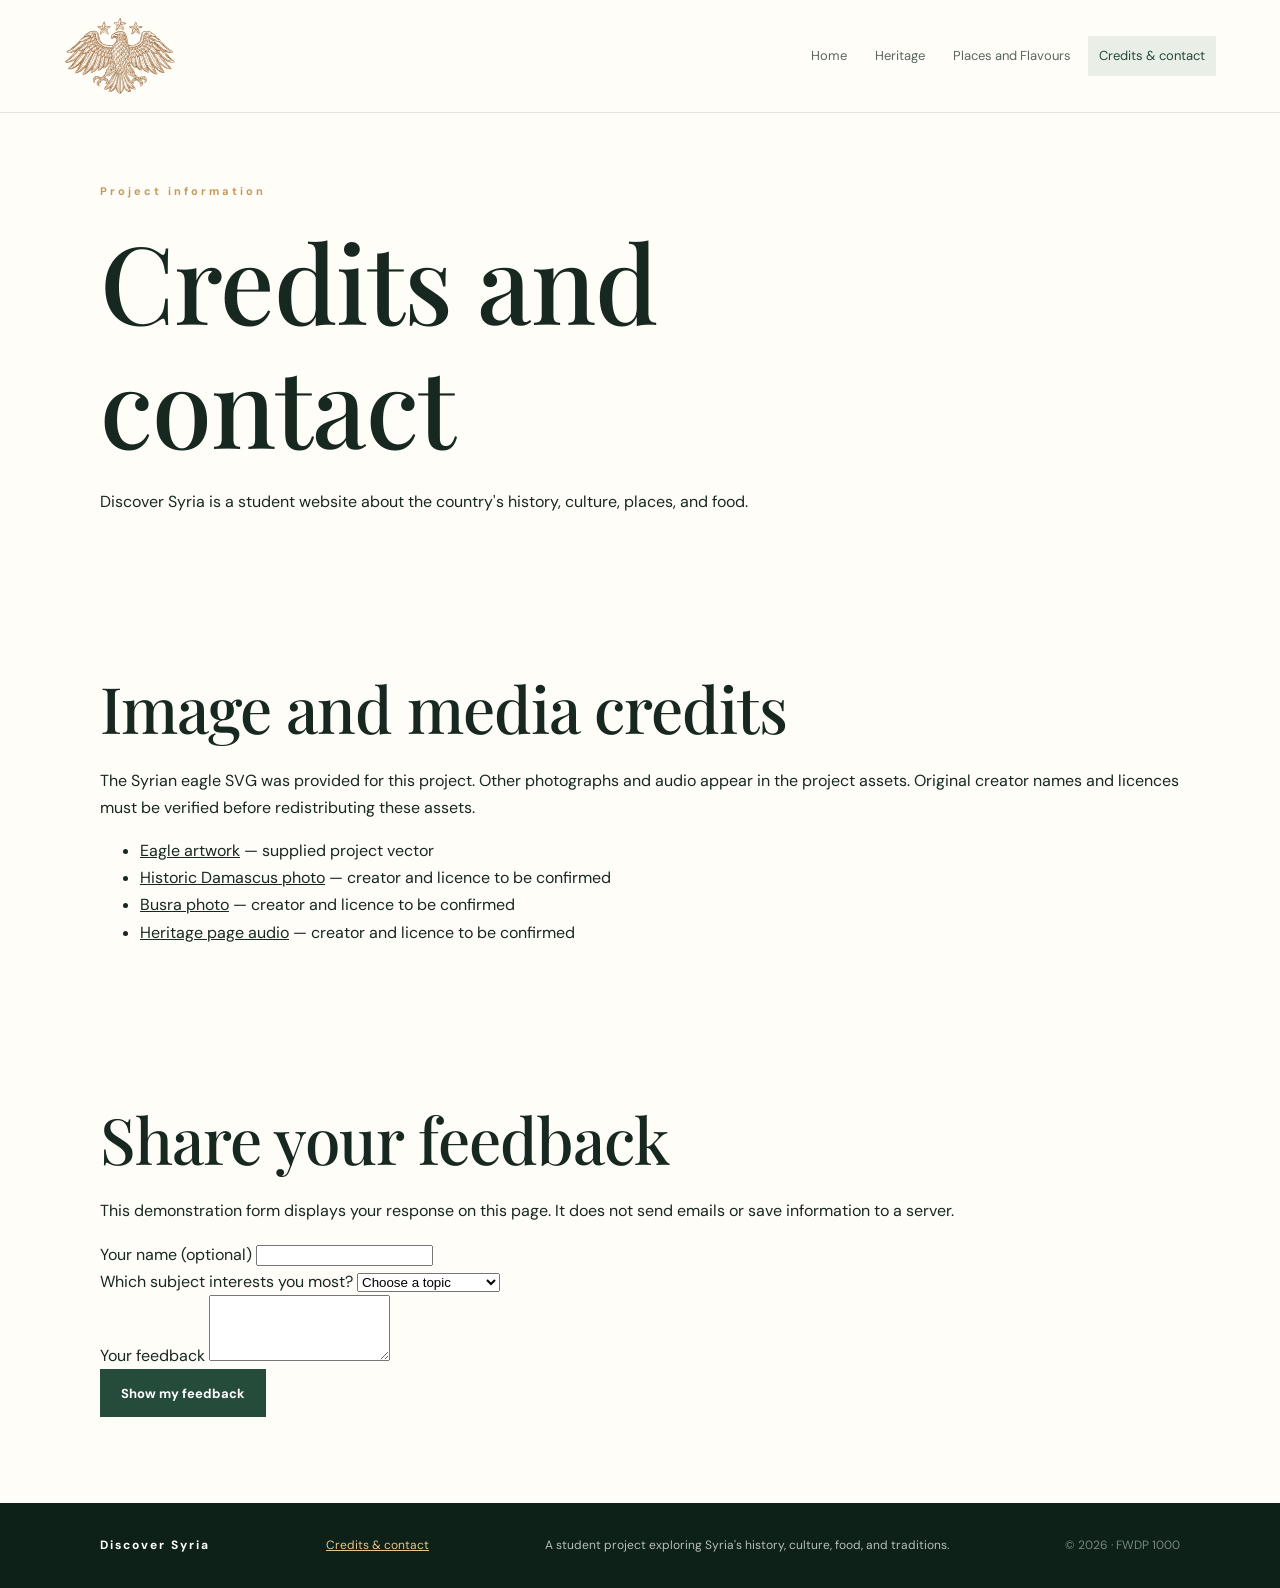
==== credits.html @ c5cfa54c "Add fourth credits page with accessible feedback form and navigation" ====
<!DOCTYPE html>
<html lang="en">
<head>
    <meta charset="UTF-8">
    <meta name="viewport" content="width=device-width, initial-scale=1.0">
    <meta name="description" content="Media credits, sources and a feedback form for the Discover Syria student project.">
    <title>Credits and Contact | Discover Syria</title>
    <link rel="icon" type="image/svg+xml" href="favicon.svg">
    <link rel="stylesheet" href="css/style.css">
</head>
<body>
    <a class="skip-link" href="#main-content">Skip to content</a>
    <header class="site-header">
        <div class="nav-wrap">
            <a class="brand" href="index.html" aria-label="Discover Syria home">
                <img class="brand-mark" src="images/syria-logo.svg" alt="" width="600" height="407">
            </a>
            <nav aria-label="Main navigation">
                <ul class="nav-list">
                    <li><a href="index.html">Home</a></li>
                    <li><a href="heritage.html">Heritage</a></li>
                    <li><a href="journey.html">Places and Flavours</a></li>
                    <li><a class="active" aria-current="page" href="credits.html">Credits &amp; contact</a></li>
                </ul>
            </nav>
        </div>
    </header>
    <main id="main-content">
        <section class="section-wrap content-section" aria-labelledby="page-title">
            <p class="eyebrow">Project information</p>
            <h1 id="page-title">Credits and contact</h1>
            <p>Discover Syria is a student website about the country's history, culture, places, and food.</p>
        </section>
        <section class="section-wrap content-section" aria-labelledby="credits-title">
            <h2 id="credits-title">Image and media credits</h2>
            <p>The Syrian eagle SVG was provided for this project. Other photographs and audio appear in the project assets. Original creator names and licences must be verified before redistributing these assets.</p>
            <ul class="credits-list">
                <li><a href="images/syria-logo.svg">Eagle artwork</a> — supplied project vector</li>
                <li><a href="images/1fff691c-3b12-4921-ae96-12c8b2ab3d44.jpg">Historic Damascus photo</a> — creator and licence to be confirmed</li>
                <li><a href="images/syrias-ancient-city-of-busra-remains-a-remarkable-crossroads-of-civilizations-3210700.jpg">Busra photo</a> — creator and licence to be confirmed</li>
                <li><a href="media/badr.mp3">Heritage page audio</a> — creator and licence to be confirmed</li>
            </ul>
        </section>
        <section class="section-wrap content-section" aria-labelledby="feedback-title">
            <h2 id="feedback-title">Share your feedback</h2>
            <p>This demonstration form displays your response on this page. It does not send emails or save information to a server.</p>
            <form id="feedback-form" class="feedback-form">
                <div class="form-field">
                    <label for="visitor-name">Your name (optional)</label>
                    <input id="visitor-name" name="visitor-name" type="text" autocomplete="name" maxlength="60">
                </div>
                <div class="form-field">
                    <label for="visitor-topic">Which subject interests you most?</label>
                    <select id="visitor-topic" name="visitor-topic" required>
                        <option value="">Choose a topic</option>
                        <option value="Heritage and culture">Heritage and culture</option>
                        <option value="Places to visit">Places to visit</option>
                        <option value="Food and traditions">Food and traditions</option>
                    </select>
                </div>
                <div class="form-field">
                    <label for="visitor-message">Your feedback</label>
                    <textarea id="visitor-message" name="visitor-message" rows="4" maxlength="500" required></textarea>
                </div>
                <button class="button button-dark" type="submit">Show my feedback</button>
                <p id="form-status" role="status" aria-live="polite"></p>
            </form>
        </section>
    </main>
    <footer class="site-footer">
        <div class="footer-inner">
            <a class="footer-brand" href="index.html">Discover Syria</a>
            <a class="footer-credits" href="credits.html">Credits &amp; contact</a>
            <p>A student project exploring Syria's history, culture, food, and traditions.</p>
            <span class="copyright">© 2026 · FWDP 1000</span>
        </div>
    </footer>
    <script src="js/feedback.js" defer></script>
</body>
</html>
---- css/style.css ----
@import url('https://fonts.googleapis.com/css2?family=DM+Sans:wght@400;500;600;700&family=Playfair+Display:ital,wght@0,500;0,600;0,700;1,500&display=swap');

/* GENERAL STYLES */

* {
    box-sizing: border-box;
}

html {
    scroll-behavior: smooth;
}

body {
    margin: 0;
    background-color: #fffdf8;
    color: #172820;
    font-family: 'DM Sans', Arial, sans-serif;
    font-size: 16px;
    line-height: 1.7;
}

img {
    display: block;
    max-width: 100%;
}

a {
    color: inherit;
}

a:focus-visible,
button:focus-visible,
input:focus-visible,
textarea:focus-visible,
select:focus-visible,
audio:focus-visible {
    outline: 3px solid #c49a5a;
    outline-offset: 4px;
}

.skip-link {
    position: absolute;
    top: -60px;
    left: 16px;
    z-index: 20;
    padding: 12px 16px;
    background-color: white;
    color: #172820;
}

.skip-link:focus {
    top: 16px;
}

/* NAVIGATION */

.site-header {
    background-color: #fffdf8;
    border-bottom: 1px solid #e5e3da;
}

.nav-wrap {
    width: 90%;
    max-width: 1180px;
    margin: 0 auto;
    padding: 16px 0;
    display: flex;
    flex-direction: column;
    align-items: flex-start;
    gap: 10px;
}

.brand {
    display: flex;
    align-items: center;
    gap: 10px;
    color: #172820;
    text-decoration: none;
    font-size: 12px;
    font-weight: 600;
    letter-spacing: 2px;
}

.brand strong {
    color: #254b3a;
}

.brand-mark {
    width: 112px;
    height: 76px;
    flex: 0 0 112px;
    object-fit: contain;
}

nav {
    width: 100%;
}

.nav-list {
    display: flex;
    flex-wrap: wrap;
    gap: 4px;
    padding: 0;
    margin: 0;
    list-style: none;
}

.nav-list a {
    display: block;
    padding: 7px 10px;
    border-radius: 2px;
    color: #5b665f;
    text-decoration: none;
    font-size: 13px;
}

.nav-list a:hover,
.nav-list a.active {
    background-color: #e9eee7;
    color: #254b3a;
}

/* HOME PAGE HERO */

.hero {
    position: relative;
    display: flex;
    align-items: center;
    min-height: 590px;
    background-color: #33483d;
background-image: url("../images/AA-20241208-36426003-36425996-CROWDS_GATHER_AT_UMAYYAD_MOSQUE_FOLLOWING_THE_COLLAPSE_OF_61YEAR_OF_BAATH_PARTY_RULE_IN_SYRIA.jpg");    background-position: center;
    background-size: cover;
    color: white;
}

.hero-shade {
    position: absolute;
    inset: 0;
    background: linear-gradient(
        90deg,
        rgba(13, 31, 23, 0.88),
        rgba(16, 34, 26, 0.65),
        rgba(16, 34, 26, 0.15)
    );
}

.hero-content {
    position: relative;
    width: 90%;
    max-width: 1180px;
    margin: 0 auto;
    padding: 80px 0;
}

.eyebrow {
    margin-bottom: 18px;
    color: #c49a5a;
    font-size: 11px;
    font-weight: 700;
    letter-spacing: 3px;
    line-height: 1.5;
}

h1,
h2,
h3,
p {
    margin-top: 0;
}

h1,
h2 {
    font-family: 'Playfair Display', Georgia, serif;
    font-weight: 500;
    letter-spacing: -1px;
    line-height: 1.15;
}

h1 {
    max-width: 800px;
    margin-bottom: 22px;
    font-size: clamp(44px, 10vw, 108px);
}

h1 em,
h2 em {
    color: #c49a5a;
    font-weight: 500;
}

.hero-copy {
    max-width: 520px;
    margin-bottom: 30px;
    color: rgba(255, 255, 255, 0.86);
    font-size: 16px;
}

.button {
    display: inline-flex;
    align-items: center;
    justify-content: center;
    gap: 24px;
    min-height: 48px;
    padding: 12px 20px;
    border: 1px solid transparent;
    font-family: 'DM Sans', Arial, sans-serif;
    font-size: 13px;
    font-weight: 700;
    text-decoration: none;
    cursor: pointer;
    transition: transform 0.2s, background-color 0.2s;
}

.button:hover {
    transform: translateY(-2px);
}

.button-light {
    background-color: #f5eddf;
    color: #142c22;
}

.button-light:hover {
    background-color: white;
}

.button-dark {
    background-color: #254b3a;
    color: white;
}

.button-dark:hover {
    background-color: #142c22;
}

.hero-note {
    position: absolute;
    right: 5%;
    bottom: 25px;
    display: flex;
    align-items: center;
    gap: 12px;
    color: rgba(255, 255, 255, 0.8);
    font-size: 12px;
}

.note-line {
    width: 38px;
    height: 1px;
    background-color: #c49a5a;
}

/* GENERAL SECTIONS */

.section-wrap {
    width: 90%;
    max-width: 1080px;
    margin: 0 auto;
}

.intro {
    padding-top: 80px;
    padding-bottom: 80px;
}

.section-label {
    display: flex;
    align-items: center;
    gap: 12px;
    margin-bottom: 40px;
    color: #68756b;
    font-size: 11px;
    font-weight: 700;
    letter-spacing: 2px;
}

.section-label span {
    color: #c49a5a;
}

.intro-grid,
.two-column {
    display: grid;
    grid-template-columns: 1fr;
    gap: 24px;
}

h2 {
    margin-bottom: 22px;
    font-size: clamp(36px, 6vw, 64px);
}

.intro-copy {
    max-width: 590px;
    color: #58645b;
}

.intro-copy p,
.two-column p {
    margin-bottom: 16px;
}

.text-link {
    display: inline-flex;
    align-items: center;
    gap: 16px;
    margin-top: 6px;
    padding-bottom: 4px;
    border-bottom: 1px solid #c49a5a;
    color: #254b3a;
    font-size: 13px;
    font-weight: 700;
    text-decoration: none;
}

.text-link:hover {
    color: #a77a3e;
}

/* COUNTRY FACTS */

.stat-grid {
    display: grid;
    grid-template-columns: repeat(2, 1fr);
    gap: 1px;
    margin-top: 55px;
    border: 1px solid #dddcd2;
    background-color: #dddcd2;
}

.stat-card {
    min-height: 145px;
    padding: 20px;
    background-color: #fffdf8;
}

.stat-number {
    color: #c49a5a;
    font-size: 12px;
    font-weight: 700;
}

.stat-card h3 {
    margin-top: 16px;
    margin-bottom: 4px;
    font-size: 13px;
}

.stat-card p {
    margin-bottom: 0;
    color: #657168;
    font-size: 14px;
}

/* FEATURED DAMASCUS SECTION */

.feature-band {
    display: grid;
    grid-template-columns: 1fr;
    background-color: #f6f3ec;
}

.feature-image {
    min-height: 310px;
    background-color: #9a9b81;
    background-image: url('..//images/IMG_0808.jpeg');
    background-position: center;
    background-size: cover;
}

.feature-copy {
    align-self: center;
    padding: 45px 5%;
}

.feature-copy h2 {
    font-size: clamp(38px, 6vw, 70px);
}

.feature-copy h2 em {
    color: #254b3a;
}

.feature-copy p:not(.eyebrow) {
    max-width: 460px;
    margin-bottom: 28px;
    color: #657168;
}

/* QUOTE */

.quote-section {
    padding-top: 80px;
    padding-bottom: 80px;
    text-align: center;
}

.quote-section blockquote {
    max-width: 800px;
    margin: 0 auto 16px;
    font-family: 'Playfair Display', Georgia, serif;
    font-size: clamp(28px, 5vw, 48px);
    line-height: 1.4;
}

.quote-credit {
    margin-bottom: 0;
    color: #657168;
    font-size: 13px;
}

/* BOTTOM CALL TO ACTION */

.closing-cta {
    display: flex;
    flex-direction: column;
    align-items: flex-start;
    gap: 24px;
    padding: 55px 5%;
    background-color: #142c22;
    color: white;
}

.closing-cta .eyebrow {
    margin-bottom: 12px;
}

.closing-cta h2 {
    margin-bottom: 0;
}

.closing-cta h2 em {
    color: #d4b27c;
}

/* FOOTER */

.site-footer {
    padding: 32px 0;
    background-color: #0e2119;
    color: rgba(255, 255, 255, 0.7);
}

.footer-inner {
    display: flex;
    flex-direction: column;
    align-items: flex-start;
    gap: 12px;
    width: 90%;
    max-width: 1080px;
    margin: 0 auto;
    font-size: 12px;
}

.footer-brand {
    color: white;
    font-size: 12px;
    font-weight: 700;
    letter-spacing: 2px;
    text-decoration: none;
}

.footer-inner p {
    margin-bottom: 0;
}

.footer-inner > a:not(.footer-brand) {
    color: #e4c58e;
}

.copyright {
    color: rgba(255, 255, 255, 0.45);
}

/* INNER PAGE HEROES */

.page-hero {
    position: relative;
    display: flex;
    align-items: center;
    min-height: 410px;
    background-color: #263d30;
    background-position: center;
    background-size: cover;
    color: white;
}

.page-hero::before {
    position: absolute;
    inset: 0;
    background: linear-gradient(
        90deg,
        rgba(14, 33, 24, 0.87),
        rgba(14, 33, 24, 0.32)
    );
    content: '';
}

.heritage-hero {
    background-image: url('../images/syrias-ancient-city-of-busra-remains-a-remarkable-crossroads-of-civilizations-3210700.jpg');
}

.journey-hero {
    background-image: url('https://images.unsplash.com/photo-1509316785289-025f5b846b35?auto=format&fit=crop&w=1800&q=80');
}

.page-hero-content {
    position: relative;
    width: 90%;
    max-width: 1080px;
    margin: 0 auto;
    padding: 65px 0;
}

.page-hero h1 {
    font-size: clamp(42px, 8vw, 88px);
}

.page-hero-content > p:last-child {
    max-width: 520px;
    margin-bottom: 0;
    color: rgba(255, 255, 255, 0.82);
}

/* CONTENT PAGES */

.content-section {
    padding-top: 70px;
    padding-bottom: 70px;
}

.content-section .two-column {
    margin-bottom: 40px;
}

.content-section .two-column > div:last-child {
    color: #657168;
}

/* IMAGE AND CAPTION */

.image-story {
    overflow: hidden;
    background-color: #f6f3ec;
}

.image-story img {
    width: 100%;
    max-height: 480px;
    object-fit: cover;
}

.image-caption {
    padding: 16px 20px;
}

.image-caption span {
    color: #8d6b37;
    font-size: 10px;
    font-weight: 700;
    letter-spacing: 2px;
}

.image-caption p {
    margin: 5px 0 0;
    color: #657168;
    font-size: 12px;
}

/* CULTURE SECTION */

.dark-section {
    padding: 70px 0;
    background-color: #142c22;
    color: white;
}

.section-label-light {
    color: #d1d9d0;
}

.dark-section h2 {
    margin-bottom: 40px;
}

.dark-section h2 em {
    color: #d4b27c;
}

.culture-grid {
    display: grid;
    grid-template-columns: 1fr;
    gap: 24px;
}

.culture-grid article {
    padding: 24px;
    border: 1px solid rgba(255, 255, 255, 0.17);
}

.culture-icon {
    color: #c49a5a;
    font-size: 24px;
}

.culture-grid h3 {
    margin-top: 16px;
    margin-bottom: 10px;
    font-family: 'Playfair Display', Georgia, serif;
    font-size: 24px;
    font-weight: 500;
}

.culture-grid p {
    margin-bottom: 0;
    color: rgba(255, 255, 255, 0.7);
    font-size: 14px;
}

/* AUDIO PLAYER */

.audio-card {
    display: grid;
    grid-template-columns: 1fr;
    gap: 32px;
    padding-top: 65px;
    padding-bottom: 65px;
    border-top: 1px solid #dddcd2;
}

.audio-card h2 {
    font-size: clamp(35px, 5vw, 56px);
}

.audio-card > div:first-child > p:last-child {
    max-width: 440px;
    color: #657168;
    font-size: 14px;
}

.audio-player {
    align-self: center;
    padding: 24px;
    background-color: #f6f3ec;
}

.audio-symbol {
    color: #c49a5a;
    font-size: 30px;
}

.audio-player p {
    margin: 6px 0 16px;
    font-weight: 700;
}

.audio-player audio {
    width: 100%;
}

.audio-player small {
    display: block;
    margin-top: 8px;
    color: #657168;
    font-size: 11px;
}

/* PLACES GRID */

.place-grid {
    display: grid;
    grid-template-columns: 1fr;
    gap: 16px;
}

.place-card {
    min-height: 230px;
    padding: 24px;
    border: 1px solid #dddcd2;
    background-color: #fffdf8;
    transition: transform 0.2s, box-shadow 0.2s;
}

.place-card:hover {
    transform: translateY(-3px);
    box-shadow: 0 12px 28px rgba(23, 40, 32, 0.08);
}

.place-number {
    color: #96703c;
    font-size: 10px;
    font-weight: 700;
    letter-spacing: 2px;
}

.place-card h3 {
    margin-top: 20px;
    margin-bottom: 8px;
    font-family: 'Playfair Display', Georgia, serif;
    font-size: 30px;
    font-weight: 500;
}

.place-card p {
    color: #657168;
    font-size: 14px;
}

.place-tag {
    display: inline-block;
    padding: 4px 9px;
    background-color: #e9eee7;
    color: #254b3a;
    font-size: 11px;
}

/* FOOD SECTION */

.food-section {
    padding: 70px 0;
    background-color: #f6f3ec;
}

.food-heading {
    align-items: end;
    margin-bottom: 40px;
}

.food-heading p {
    color: #657168;
}

.food-grid {
    display: grid;
    grid-template-columns: 1fr;
    gap: 1px;
    border: 1px solid #dddcd2;
    background-color: #dddcd2;
}

.food-card {
    min-height: 190px;
    padding: 24px;
    background-color: #fffdf8;
}

.food-mark {
    color: #c49a5a;
    font-size: 12px;
    font-weight: 700;
}

.food-card h3 {
    margin-top: 16px;
    margin-bottom: 8px;
    font-family: 'Playfair Display', Georgia, serif;
    font-size: 24px;
    font-weight: 500;
}

.food-card p {
    margin-bottom: 0;
    color: #657168;
    font-size: 14px;
}

/* COUNTRY FACTS TABLE */

.table-title {
    font-size: clamp(32px, 5vw, 52px);
}

.table-scroll {
    overflow-x: auto;
    border: 1px solid #dddcd2;
}

table {
    width: 100%;
    min-width: 620px;
    border-collapse: collapse;
    text-align: left;
    font-size: 13px;
}

caption {
    padding: 16px;
    background-color: #f6f3ec;
    color: #657168;
    text-align: left;
}

th,
td {
    padding: 16px;
    border-top: 1px solid #dddcd2;
    vertical-align: top;
}

thead th {
    background-color: #254b3a;
    color: white;
    font-size: 12px;
}

tbody th {
    width: 20%;
}

tbody td {
    color: #657168;
}

tbody tr:nth-child(even) {
    background-color: #f8f6f0;
}

/* TABLET AND DESKTOP */

@media (min-width: 700px) {
    .nav-wrap {
        flex-direction: row;
        align-items: center;
        justify-content: space-between;
        padding: 18px 0;
    }

    nav {
        width: auto;
    }

    .nav-list {
        gap: 6px;
    }

    .nav-list a {
        padding: 9px 11px;
    }

    .hero {
        min-height: 680px;
    }

    .hero-content {
        padding: 100px 0;
    }

    .intro-grid,
    .two-column {
        grid-template-columns: 1fr 1fr;
        gap: 48px;
    }

    .stat-grid {
        grid-template-columns: repeat(4, 1fr);
    }

    .feature-band {
        grid-template-columns: 1fr 1fr;
    }

    .feature-image {
        min-height: 520px;
    }

    .feature-copy {
        padding: 50px;
    }

    .closing-cta {
        flex-direction: row;
        align-items: center;
        justify-content: space-between;
        padding-right: 5%;
        padding-left: 5%;
    }

    .footer-inner {
        flex-direction: row;
        align-items: center;
        justify-content: space-between;
        flex-wrap: wrap;
    }

    .page-hero {
        min-height: 500px;
    }

    .culture-grid {
        grid-template-columns: repeat(3, 1fr);
    }

    .audio-card {
        grid-template-columns: 1fr 1fr;
        align-items: center;
        gap: 64px;
    }

    .place-grid {
        grid-template-columns: repeat(2, 1fr);
    }

    .food-grid {
        grid-template-columns: repeat(2, 1fr);
    }

}

/* WIDE DESKTOP */

@media (min-width: 1100px) {
    .place-grid {
        grid-template-columns: repeat(4, 1fr);
    }

    .food-grid {
        grid-template-columns: repeat(4, 1fr);
    }
}

/* REDUCED MOTION ACCESSIBILITY */

@media (prefers-reduced-motion: reduce) {
    html {
        scroll-behavior: auto;
    }

    *,
    *::before,
    *::after {
        transition-duration: 0.01ms !important;
        animation-duration: 0.01ms !important;
    }
}
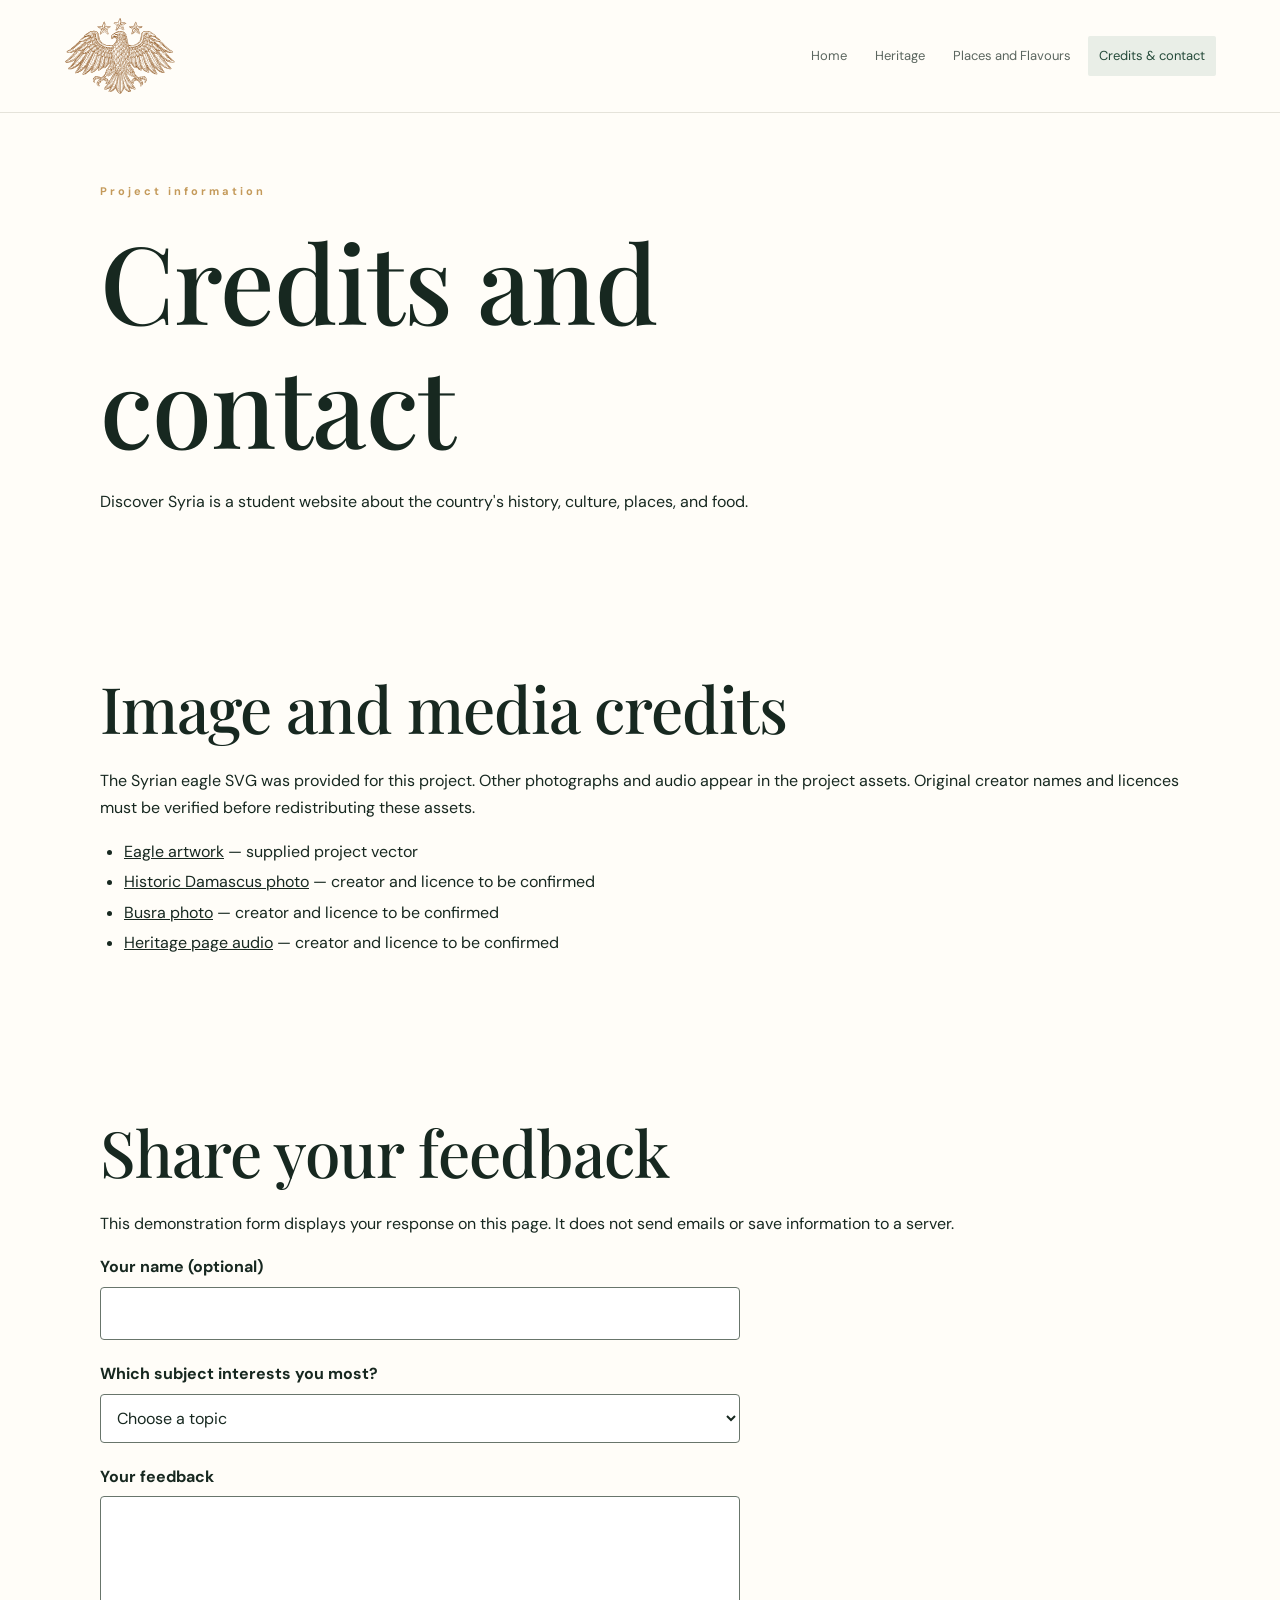
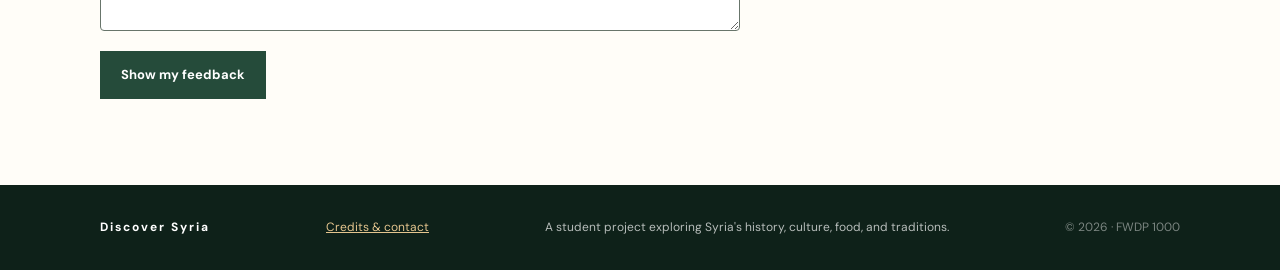
==== commit d7127aa2: "Improve heading semantics, normalize CSS and responsive accessibility" ====
--- a/credits.html
+++ b/credits.html
@@ -6,6 +6,7 @@
     <meta name="description" content="Media credits, sources and a feedback form for the Discover Syria student project.">
     <title>Credits and Contact | Discover Syria</title>
     <link rel="icon" type="image/svg+xml" href="favicon.svg">
+    <link rel="stylesheet" href="css/normalize.css">
     <link rel="stylesheet" href="css/style.css">
 </head>
 <body>
--- a/css/style.css
+++ b/css/style.css
@@ -818,7 +818,7 @@
 
 /* TABLET AND DESKTOP */
 
-@media (min-width: 700px) {
+@media (min-width: 43.75em) {
     .nav-wrap {
         flex-direction: row;
         align-items: center;
@@ -909,7 +909,7 @@
 
 /* WIDE DESKTOP */
 
-@media (min-width: 1100px) {
+@media (min-width: 68.75em) {
     .place-grid {
         grid-template-columns: repeat(4, 1fr);
     }
@@ -933,3 +933,60 @@
         animation-duration: 0.01ms !important;
     }
 }
+
+/* Shared keyboard and mouse link states */
+a:hover {
+    text-decoration-thickness: 2px;
+    text-underline-offset: 0.2em;
+}
+a:focus-visible {
+    outline: 3px solid #c49a5a;
+    outline-offset: 4px;
+}
+
+/* Credits page and feedback form */
+.quote-heading, .places-heading {
+    font-size: clamp(1.35rem, 3vw, 2rem);
+    line-height: 1.3;
+    margin: 0 0 1.5rem;
+}
+.credits-list {
+    padding-left: 1.5rem;
+    line-height: 1.9;
+}
+.feedback-form {
+    max-width: 40rem;
+}
+.form-field {
+    display: flex;
+    flex-direction: column;
+    gap: .4rem;
+    margin-bottom: 1.25rem;
+}
+.form-field label {
+    font-weight: 700;
+}
+.form-field input,
+.form-field select,
+.form-field textarea {
+    width: 100%;
+    padding: .75rem;
+    font: inherit;
+    color: inherit;
+    border: 1px solid #68756b;
+    border-radius: .25rem;
+    background: #fff;
+}
+.form-field textarea {
+    resize: vertical;
+}
+#form-status:not(:empty) {
+    margin-top: 1rem;
+    padding: 1rem;
+    border-left: 3px solid #254b3a;
+    background-color: #e9eee7;
+    overflow-wrap: anywhere;
+}
+.footer-credits {
+    color: inherit;
+}
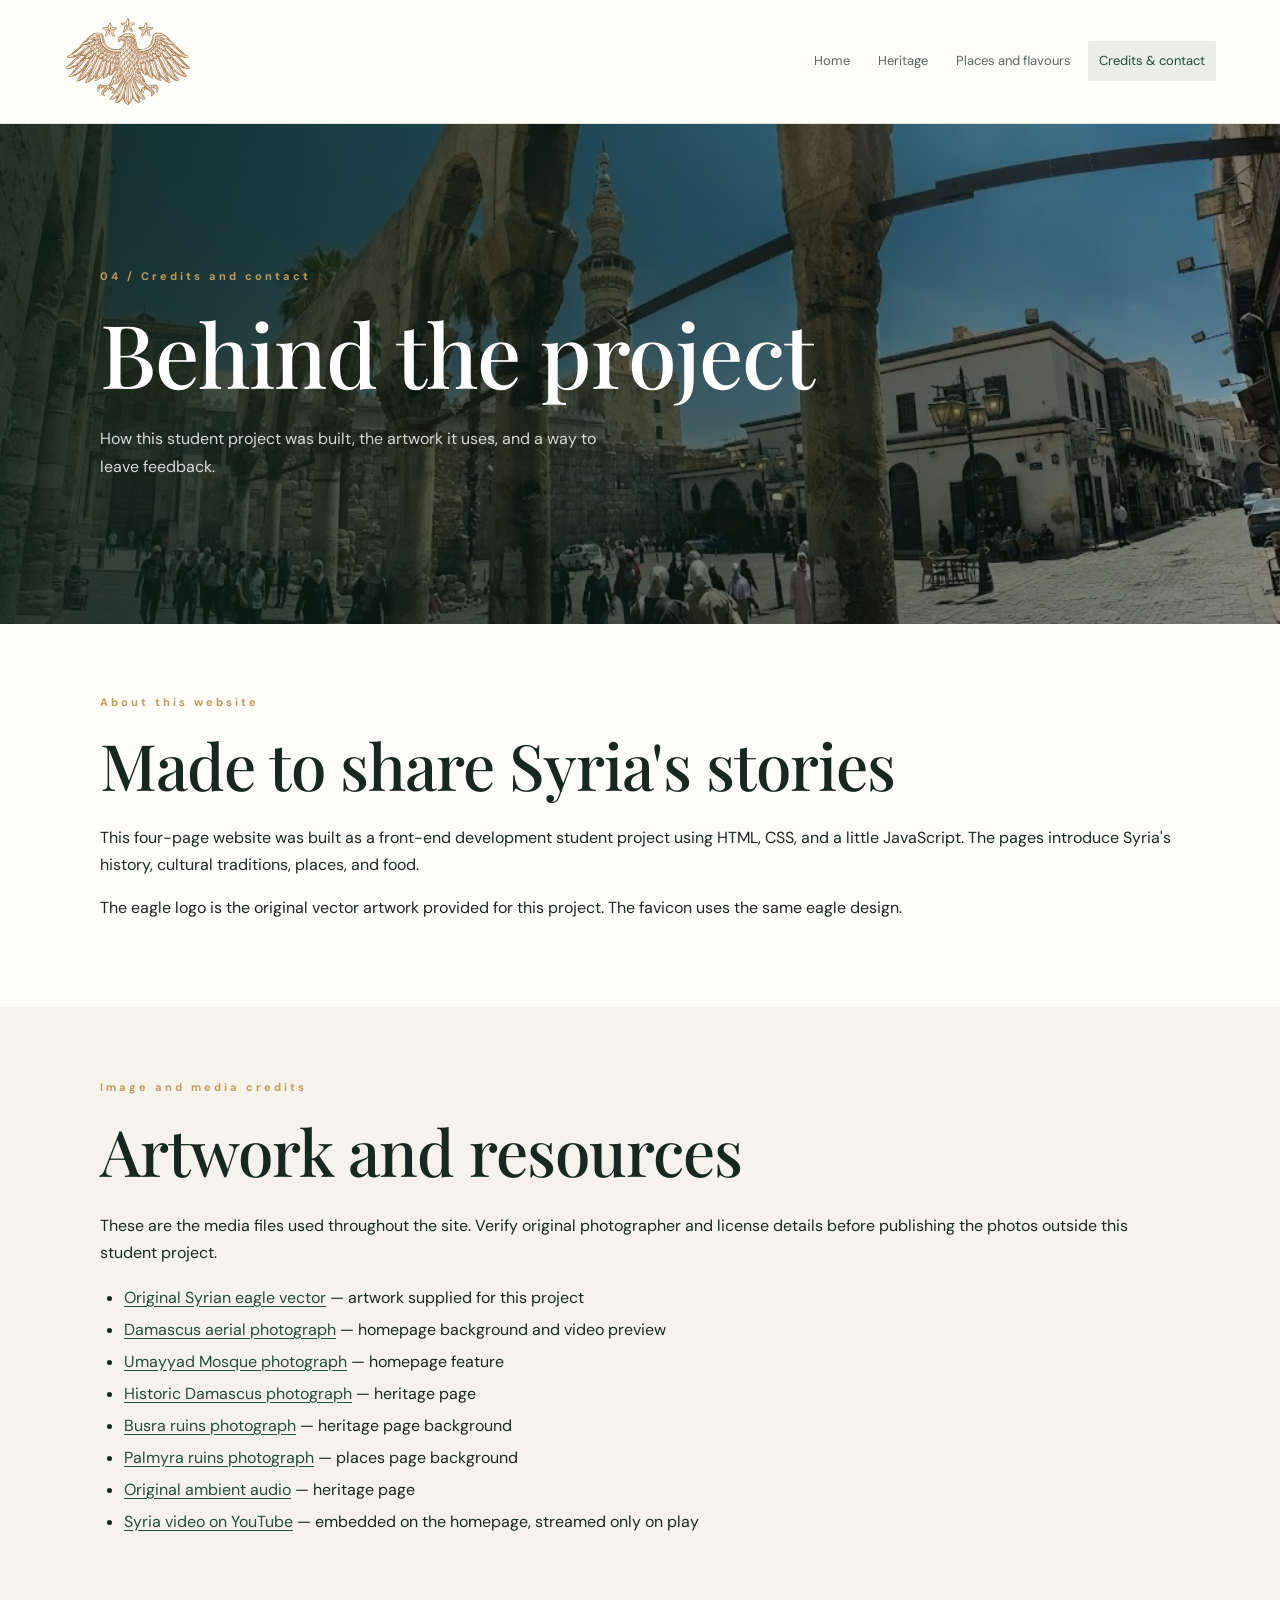
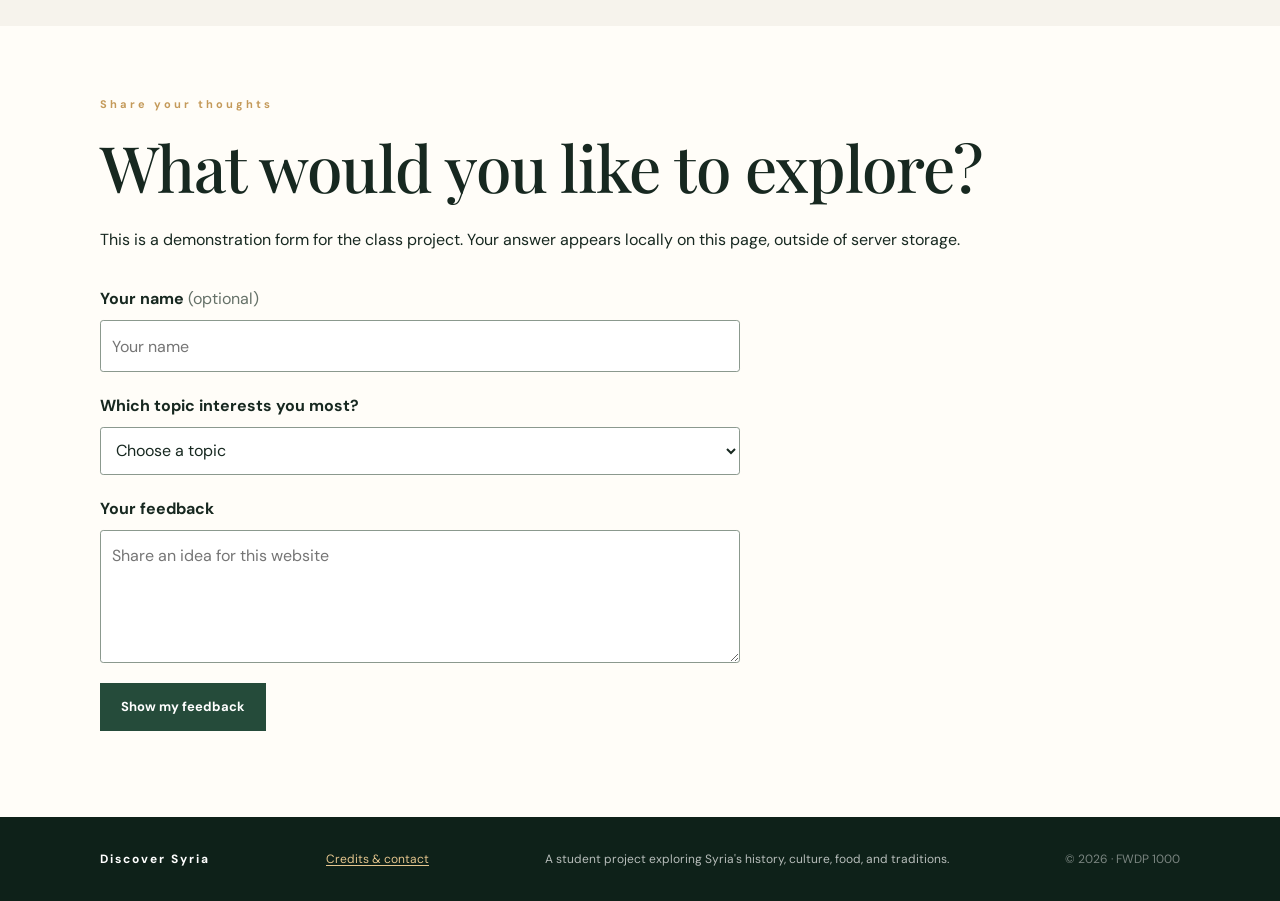
==== commit 9d0aab90: "Update Discover Syria website with optimized assets" ====
--- a/credits.html
+++ b/credits.html
@@ -3,9 +3,12 @@
 <head>
     <meta charset="UTF-8">
     <meta name="viewport" content="width=device-width, initial-scale=1.0">
-    <meta name="description" content="Media credits, sources and a feedback form for the Discover Syria student project.">
+    <meta name="description" content="Credits and contact form for the Discover Syria student website.">
     <title>Credits and Contact | Discover Syria</title>
-    <link rel="icon" type="image/svg+xml" href="favicon.svg">
+    <link rel="icon" href="images/favicon.svg" type="image/svg+xml">
+    <link rel="icon" href="images/favicon.ico" sizes="any">
+    <link rel="icon" href="images/favicon-32.png" type="image/png" sizes="32x32">
+    <link rel="apple-touch-icon" href="apple-touch-icon.png">
     <link rel="stylesheet" href="css/normalize.css">
     <link rel="stylesheet" href="css/style.css">
 </head>
@@ -14,44 +17,63 @@
     <header class="site-header">
         <div class="nav-wrap">
             <a class="brand" href="index.html" aria-label="Discover Syria home">
-                <img class="brand-mark" src="images/syria-logo.svg" alt="" width="600" height="407">
+                <img class="brand-mark" src="images/syria-logo.svg" alt="" width="600" height="407" loading="eager" decoding="async">
             </a>
             <nav aria-label="Main navigation">
                 <ul class="nav-list">
                     <li><a href="index.html">Home</a></li>
                     <li><a href="heritage.html">Heritage</a></li>
-                    <li><a href="journey.html">Places and Flavours</a></li>
-                    <li><a class="active" aria-current="page" href="credits.html">Credits &amp; contact</a></li>
+                    <li><a href="journey.html">Places and flavours</a></li>
+                    <li><a href="credits.html" aria-current="page" class="active">Credits & contact</a></li>
                 </ul>
             </nav>
         </div>
     </header>
     <main id="main-content">
-        <section class="section-wrap content-section" aria-labelledby="page-title">
-            <p class="eyebrow">Project information</p>
-            <h1 id="page-title">Credits and contact</h1>
-            <p>Discover Syria is a student website about the country's history, culture, places, and food.</p>
+        <section class="page-hero credits-hero" aria-labelledby="credits-heading">
+            <div class="page-hero-content">
+                <p class="eyebrow">04 / Credits and contact</p>
+                <h1 id="credits-heading">Behind the project</h1>
+                <p>How this student project was built, the artwork it uses, and a way to leave feedback.</p>
+            </div>
         </section>
-        <section class="section-wrap content-section" aria-labelledby="credits-title">
-            <h2 id="credits-title">Image and media credits</h2>
-            <p>The Syrian eagle SVG was provided for this project. Other photographs and audio appear in the project assets. Original creator names and licences must be verified before redistributing these assets.</p>
-            <ul class="credits-list">
-                <li><a href="images/syria-logo.svg">Eagle artwork</a> — supplied project vector</li>
-                <li><a href="images/1fff691c-3b12-4921-ae96-12c8b2ab3d44.jpg">Historic Damascus photo</a> — creator and licence to be confirmed</li>
-                <li><a href="images/syrias-ancient-city-of-busra-remains-a-remarkable-crossroads-of-civilizations-3210700.jpg">Busra photo</a> — creator and licence to be confirmed</li>
-                <li><a href="media/badr.mp3">Heritage page audio</a> — creator and licence to be confirmed</li>
-            </ul>
+
+        <section class="section-wrap content-section" aria-labelledby="about-project">
+            <p class="eyebrow">About this website</p>
+            <h2 id="about-project">Made to share Syria's stories</h2>
+            <p>This four-page website was built as a front-end development student project using HTML, CSS, and a little JavaScript. The pages introduce Syria's history, cultural traditions, places, and food.</p>
+            <p>The eagle logo is the original vector artwork provided for this project. The favicon uses the same eagle design.</p>
         </section>
-        <section class="section-wrap content-section" aria-labelledby="feedback-title">
-            <h2 id="feedback-title">Share your feedback</h2>
-            <p>This demonstration form displays your response on this page. It does not send emails or save information to a server.</p>
-            <form id="feedback-form" class="feedback-form">
+
+        <section class="credits-section" aria-labelledby="sources-heading">
+            <div class="section-wrap">
+                <p class="eyebrow">Image and media credits</p>
+                <h2 id="sources-heading">Artwork and resources</h2>
+                <p>These are the media files used throughout the site. Verify original photographer and license details before publishing the photos outside this student project.</p>
+                <ul class="credits-list">
+                    <li><a href="images/syria-logo.svg">Original Syrian eagle vector</a> — artwork supplied for this project</li>
+                    <li><a href="images/damascus-aerial.webp">Damascus aerial photograph</a> — homepage background and video preview</li>
+                    <li><a href="images/umayyad-mosque.webp">Umayyad Mosque photograph</a> — homepage feature</li>
+                    <li><a href="images/historic-damascus.webp">Historic Damascus photograph</a> — heritage page</li>
+                    <li><a href="images/busra-ruins.webp">Busra ruins photograph</a> — heritage page background</li>
+                    <li><a href="images/palmyra-ruins.webp">Palmyra ruins photograph</a> — places page background</li>
+                    <li><a href="media/badr.mp3">Original ambient audio</a> — heritage page</li>
+                    <li><a href="https://www.youtube.com/watch?v=Ak0NqU7WnsU">Syria video on YouTube</a> — embedded on the homepage, streamed only on play</li>
+                </ul>
+            </div>
+        </section>
+
+        <section class="section-wrap content-section" aria-labelledby="feedback-heading">
+            <p class="eyebrow">Share your thoughts</p>
+            <h2 id="feedback-heading">What would you like to explore?</h2>
+            <p>This is a demonstration form for the class project. Your answer appears locally on this page, outside of server storage.</p>
+            <form class="feedback-form" id="feedback-form">
                 <div class="form-field">
-                    <label for="visitor-name">Your name (optional)</label>
-                    <input id="visitor-name" name="visitor-name" type="text" autocomplete="name" maxlength="60">
+                    <label for="visitor-name">Your name <span class="optional">(optional)</span></label>
+                    <input id="visitor-name" name="visitor-name" type="text" autocomplete="name" maxlength="60" placeholder="Your name">
                 </div>
                 <div class="form-field">
-                    <label for="visitor-topic">Which subject interests you most?</label>
+                    <label for="visitor-topic">Which topic interests you most?</label>
                     <select id="visitor-topic" name="visitor-topic" required>
                         <option value="">Choose a topic</option>
                         <option value="Heritage and culture">Heritage and culture</option>
@@ -61,17 +83,17 @@
                 </div>
                 <div class="form-field">
                     <label for="visitor-message">Your feedback</label>
-                    <textarea id="visitor-message" name="visitor-message" rows="4" maxlength="500" required></textarea>
+                    <textarea id="visitor-message" name="visitor-message" rows="4" maxlength="500" required placeholder="Share an idea for this website"></textarea>
                 </div>
                 <button class="button button-dark" type="submit">Show my feedback</button>
-                <p id="form-status" role="status" aria-live="polite"></p>
+                <p class="form-status" id="form-status" role="status" aria-live="polite"></p>
             </form>
         </section>
     </main>
     <footer class="site-footer">
         <div class="footer-inner">
             <a class="footer-brand" href="index.html">Discover Syria</a>
-            <a class="footer-credits" href="credits.html">Credits &amp; contact</a>
+            <a class="footer-credits" href="credits.html">Credits & contact</a>
             <p>A student project exploring Syria's history, culture, food, and traditions.</p>
             <span class="copyright">© 2026 · FWDP 1000</span>
         </div>
--- a/css/style.css
+++ b/css/style.css
@@ -27,6 +27,17 @@
 
 a {
     color: inherit;
+    text-decoration-skip-ink: auto;
+    text-underline-offset: 0.18em;
+}
+
+a:hover {
+    text-decoration-thickness: 0.13em;
+}
+
+a:focus {
+    outline: 3px solid #c49a5a;
+    outline-offset: 4px;
 }
 
 a:focus-visible,
@@ -82,13 +93,11 @@
     letter-spacing: 2px;
 }
 
-.brand strong {
-    color: #254b3a;
-}
-
 .brand-mark {
+    display: block;
     width: 112px;
-    height: 76px;
+    height: auto;
+    aspect-ratio: 600 / 407;
     flex: 0 0 112px;
     object-fit: contain;
 }
@@ -129,7 +138,8 @@
     align-items: center;
     min-height: 590px;
     background-color: #33483d;
-background-image: url("../images/AA-20241208-36426003-36425996-CROWDS_GATHER_AT_UMAYYAD_MOSQUE_FOLLOWING_THE_COLLAPSE_OF_61YEAR_OF_BAATH_PARTY_RULE_IN_SYRIA.jpg");    background-position: center;
+    background-image: url('../images/damascus-aerial.webp');
+    background-position: center;
     background-size: cover;
     color: white;
 }
@@ -185,6 +195,7 @@
 
 h1 em,
 h2 em {
+    display: block;
     color: #c49a5a;
     font-weight: 500;
 }
@@ -364,7 +375,7 @@
 .feature-image {
     min-height: 310px;
     background-color: #9a9b81;
-    background-image: url('..//images/IMG_0808.jpeg');
+    background-image: url('../images/umayyad-mosque.webp');
     background-position: center;
     background-size: cover;
 }
@@ -465,10 +476,6 @@
     margin-bottom: 0;
 }
 
-.footer-inner > a:not(.footer-brand) {
-    color: #e4c58e;
-}
-
 .copyright {
     color: rgba(255, 255, 255, 0.45);
 }
@@ -498,11 +505,11 @@
 }
 
 .heritage-hero {
-    background-image: url('../images/syrias-ancient-city-of-busra-remains-a-remarkable-crossroads-of-civilizations-3210700.jpg');
+    background-image: url('../images/busra-ruins.webp');
 }
 
 .journey-hero {
-    background-image: url('https://images.unsplash.com/photo-1509316785289-025f5b846b35?auto=format&fit=crop&w=1800&q=80');
+    background-image: url('../images/palmyra-ruins.webp');
 }
 
 .page-hero-content {
@@ -826,6 +833,11 @@
         padding: 18px 0;
     }
 
+    .brand-mark {
+        width: 128px;
+        flex-basis: 128px;
+    }
+
     nav {
         width: auto;
     }
@@ -934,59 +946,53 @@
     }
 }
 
-/* Shared keyboard and mouse link states */
-a:hover {
-    text-decoration-thickness: 2px;
-    text-underline-offset: 0.2em;
-}
-a:focus-visible {
-    outline: 3px solid #c49a5a;
-    outline-offset: 4px;
-}
-
-/* Credits page and feedback form */
-.quote-heading, .places-heading {
-    font-size: clamp(1.35rem, 3vw, 2rem);
-    line-height: 1.3;
-    margin: 0 0 1.5rem;
-}
-.credits-list {
-    padding-left: 1.5rem;
-    line-height: 1.9;
-}
-.feedback-form {
-    max-width: 40rem;
-}
-.form-field {
-    display: flex;
-    flex-direction: column;
-    gap: .4rem;
-    margin-bottom: 1.25rem;
-}
-.form-field label {
-    font-weight: 700;
-}
+/* Additional accessible page and form styles. */
+.quote-heading {
+    margin-bottom: 1rem;
+    font-size: clamp(1.5rem, 3vw, 2rem);
+}
+.places-title {
+    margin-bottom: 2rem;
+    font-size: clamp(2rem, 4vw, 3rem);
+}
+.footer-credits { color: #e4c58e; }
+.footer-credits:hover { color: white; }
+.credits-hero { background-image: url('../images/historic-damascus.webp'); }
+.credits-section { padding: 4.5rem 0; background: #f6f3ec; }
+.credits-section h2 { margin-bottom: 1.5rem; }
+.credits-list { padding-left: 1.5rem; line-height: 2; }
+.credits-list a { color: #254b3a; }
+.credits-list a:hover { color: #85551f; }
+.feedback-form { max-width: 40rem; margin-top: 2rem; }
+.form-field { margin-bottom: 1.25rem; }
+.form-field label { display: block; margin-bottom: 0.5rem; font-weight: 700; }
+.optional { font-weight: 400; color: #657168; }
 .form-field input,
 .form-field select,
 .form-field textarea {
+    display: block;
     width: 100%;
-    padding: .75rem;
+    min-height: 2.9rem;
+    padding: 0.7rem;
+    border: 1px solid #8b998e;
+    border-radius: 0.2rem;
+    background: #fff;
+    color: #172820;
     font: inherit;
-    color: inherit;
-    border: 1px solid #68756b;
-    border-radius: .25rem;
-    background: #fff;
-}
-.form-field textarea {
-    resize: vertical;
-}
-#form-status:not(:empty) {
-    margin-top: 1rem;
-    padding: 1rem;
-    border-left: 3px solid #254b3a;
-    background-color: #e9eee7;
-    overflow-wrap: anywhere;
-}
-.footer-credits {
-    color: inherit;
-}
+}
+.form-field textarea { resize: vertical; }
+.form-status { margin-top: 1rem; color: #254b3a; font-weight: 600; }
+.video-section { padding-top: 4.5rem; padding-bottom: 4.5rem; }
+.video-section > p:not(.eyebrow), .video-section h2 { max-width: 40rem; }
+.video-player { width: 100%; max-width: 60rem; margin-top: 1.5rem; aspect-ratio: 16 / 9; background: #142c22; }
+.video-preview { position: relative; display: block; width: 100%; height: 100%; padding: 0; border: none; cursor: pointer; background: #142c22; }
+.video-preview img { width: 100%; height: 100%; object-fit: cover; }
+.play-symbol { position: absolute; top: 50%; left: 50%; transform: translate(-50%, -50%); width: 4rem; height: 4rem; display: grid; place-items: center; border-radius: 50%; background: #fffdf8; color: #254b3a; font-size: 1.5rem; }
+.video-preview:hover .play-symbol { background: #e4c58e; }
+.video-player iframe { display: block; width: 100%; height: 100%; border: 0; }
+.video-note { margin-top: 0.9rem; color: #657168; font-size: 0.86rem; }
+.video-fallback { margin-top: 1rem; }
+@media (prefers-reduced-motion: reduce) { .video-preview .play-symbol { transition: none; } }
+/* Prevent form controls from causing horizontal scrolling on small phones. */
+.feedback-form, .form-field { min-width: 0; }
+.form-field input, .form-field select, .form-field textarea { max-width: 100%; min-width: 0; box-sizing: border-box; }
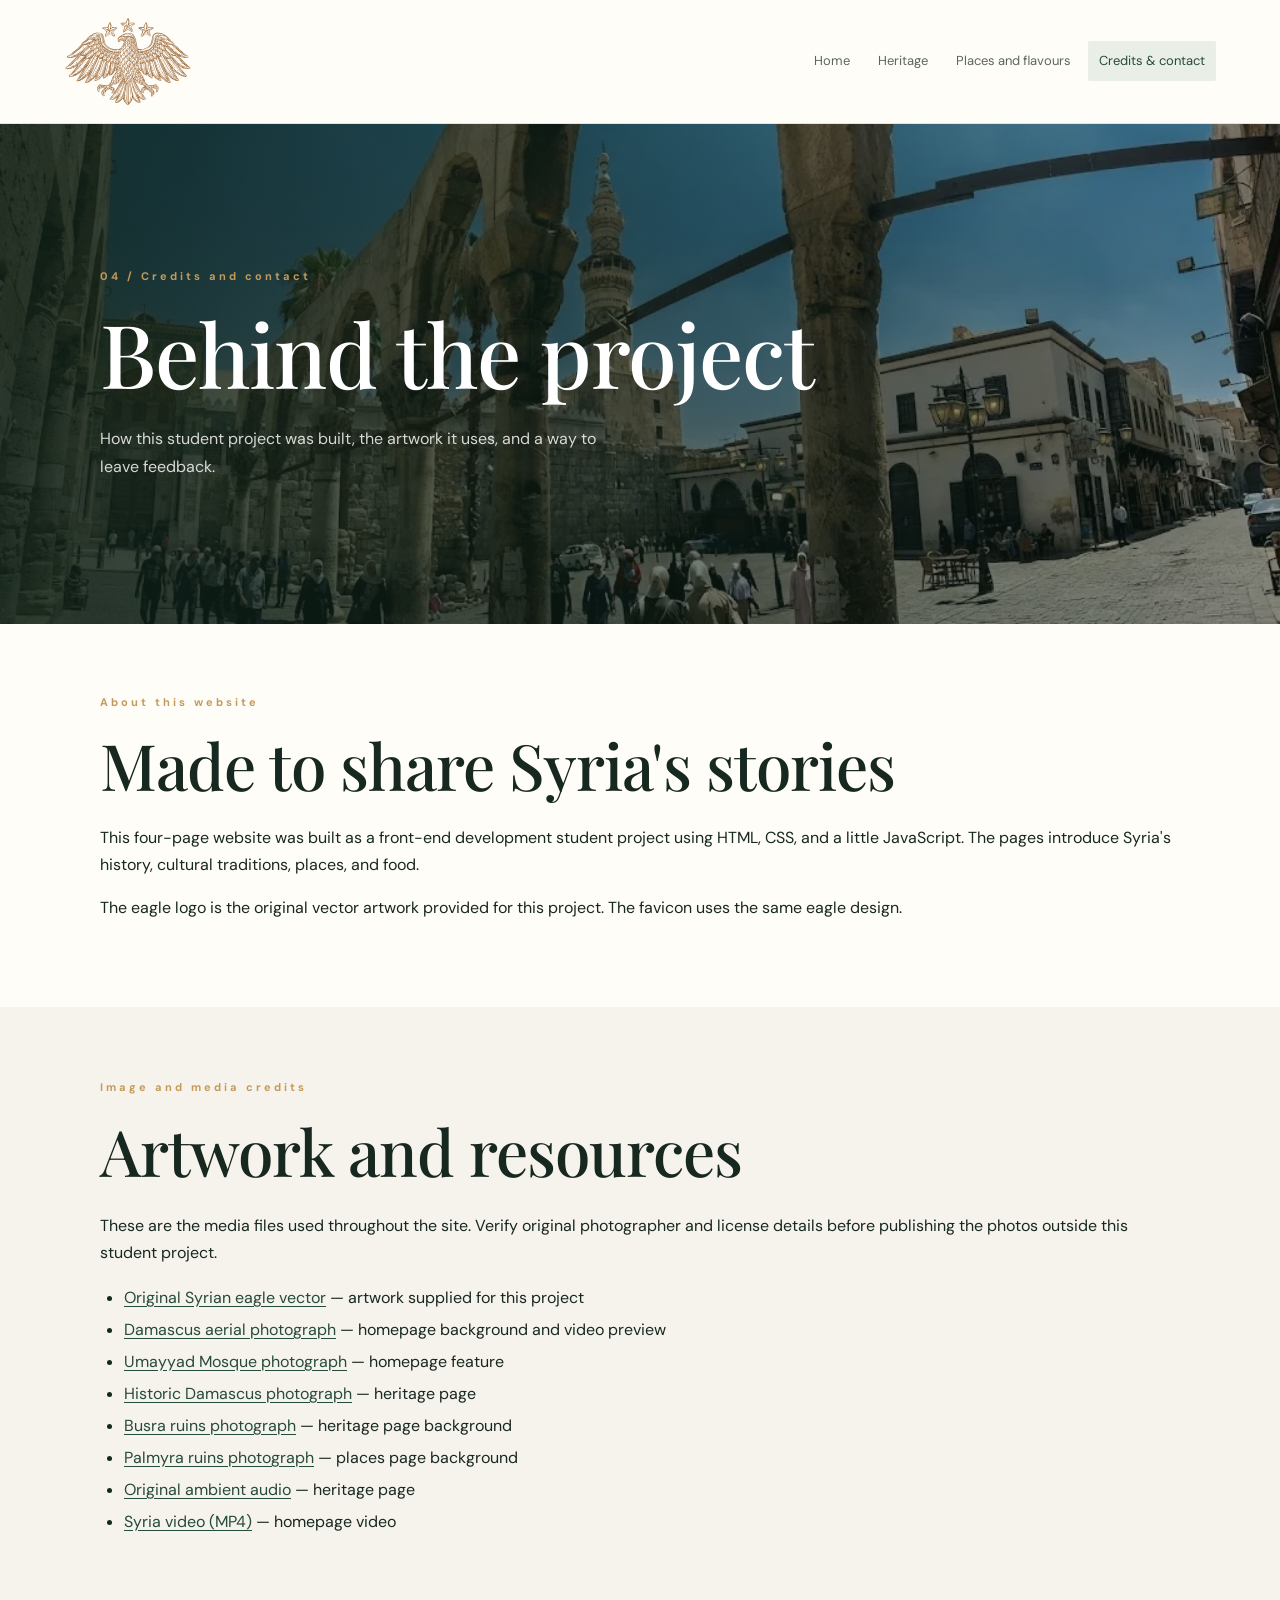
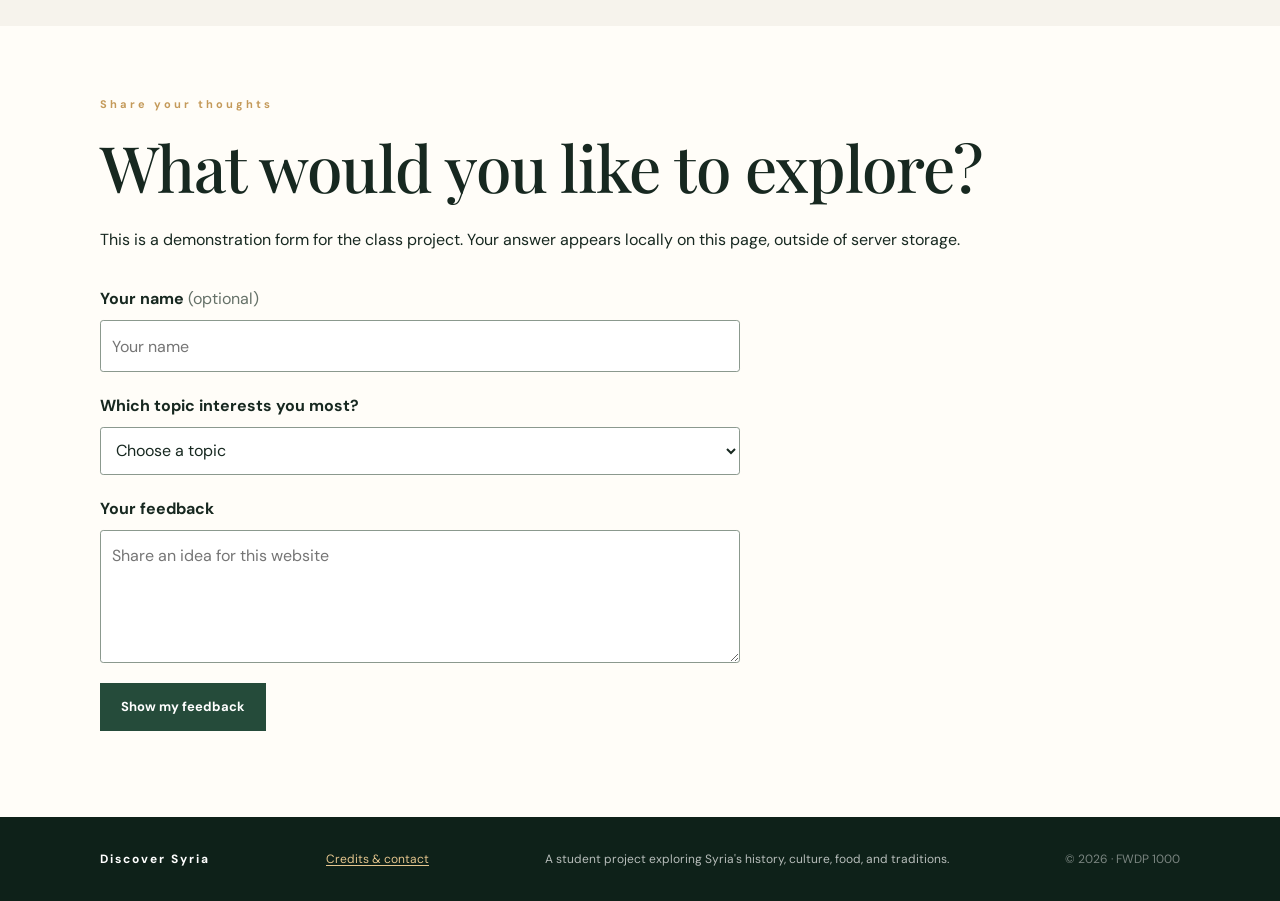
==== commit 122e4ff9: "Commit latest Discover Syria site with self-hosted video and updated content" ====
--- a/credits.html
+++ b/credits.html
@@ -58,7 +58,7 @@
                     <li><a href="images/busra-ruins.webp">Busra ruins photograph</a> — heritage page background</li>
                     <li><a href="images/palmyra-ruins.webp">Palmyra ruins photograph</a> — places page background</li>
                     <li><a href="media/badr.mp3">Original ambient audio</a> — heritage page</li>
-                    <li><a href="https://www.youtube.com/watch?v=Ak0NqU7WnsU">Syria video on YouTube</a> — embedded on the homepage, streamed only on play</li>
+                    <li><a href="media/20316963-hd_1920_1080_60fps.mp4">Syria video (MP4)</a> — homepage video</li>
                 </ul>
             </div>
         </section>
--- a/css/style.css
+++ b/css/style.css
@@ -984,15 +984,10 @@
 .form-status { margin-top: 1rem; color: #254b3a; font-weight: 600; }
 .video-section { padding-top: 4.5rem; padding-bottom: 4.5rem; }
 .video-section > p:not(.eyebrow), .video-section h2 { max-width: 40rem; }
-.video-player { width: 100%; max-width: 60rem; margin-top: 1.5rem; aspect-ratio: 16 / 9; background: #142c22; }
-.video-preview { position: relative; display: block; width: 100%; height: 100%; padding: 0; border: none; cursor: pointer; background: #142c22; }
-.video-preview img { width: 100%; height: 100%; object-fit: cover; }
-.play-symbol { position: absolute; top: 50%; left: 50%; transform: translate(-50%, -50%); width: 4rem; height: 4rem; display: grid; place-items: center; border-radius: 50%; background: #fffdf8; color: #254b3a; font-size: 1.5rem; }
-.video-preview:hover .play-symbol { background: #e4c58e; }
-.video-player iframe { display: block; width: 100%; height: 100%; border: 0; }
+.video-player { width: 100%; max-width: 56rem; margin: 1.5rem auto 0; aspect-ratio: 16 / 9; overflow: hidden; border-radius: 1rem; background: #142c22; box-shadow: 0 1.25rem 3rem rgba(23, 40, 32, 0.18); }
+.video-player video { display: block; width: 100%; height: 100%; object-fit: contain; background: #142c22; }
 .video-note { margin-top: 0.9rem; color: #657168; font-size: 0.86rem; }
 .video-fallback { margin-top: 1rem; }
-@media (prefers-reduced-motion: reduce) { .video-preview .play-symbol { transition: none; } }
 /* Prevent form controls from causing horizontal scrolling on small phones. */
 .feedback-form, .form-field { min-width: 0; }
 .form-field input, .form-field select, .form-field textarea { max-width: 100%; min-width: 0; box-sizing: border-box; }
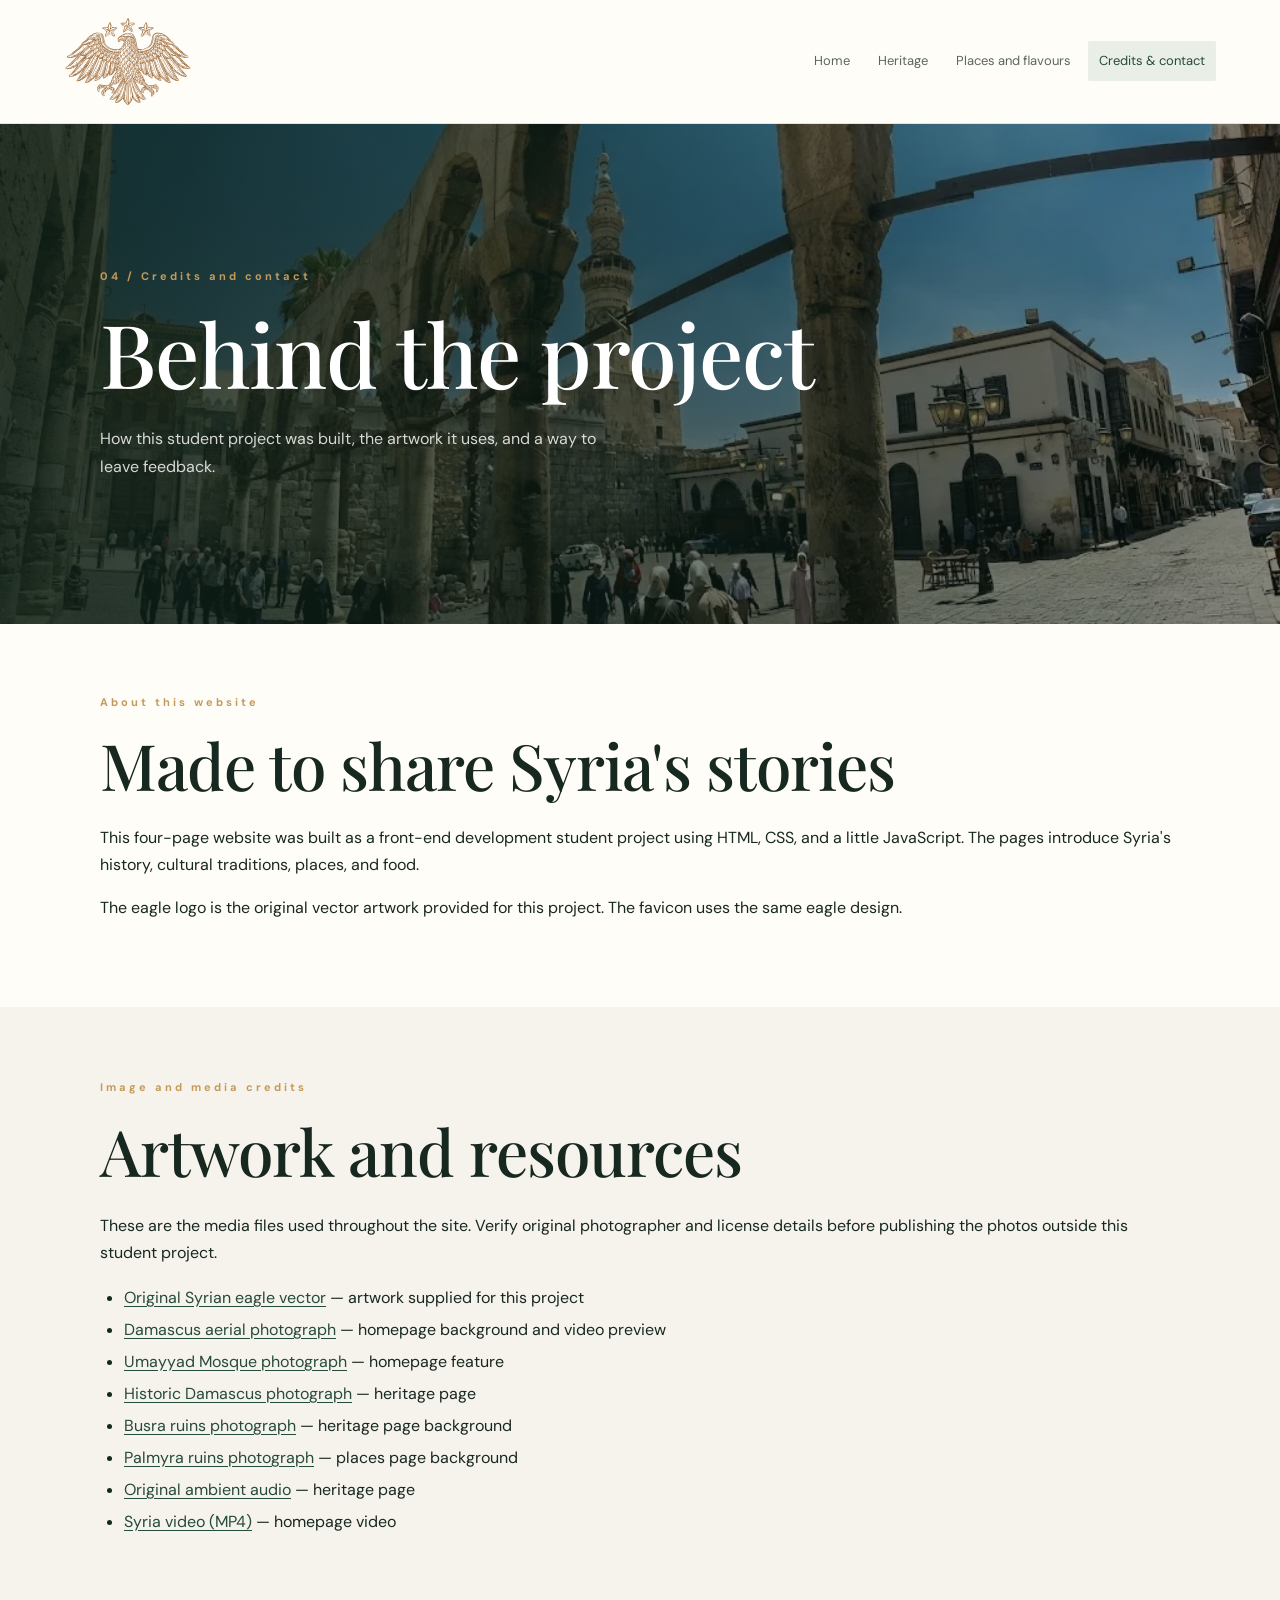
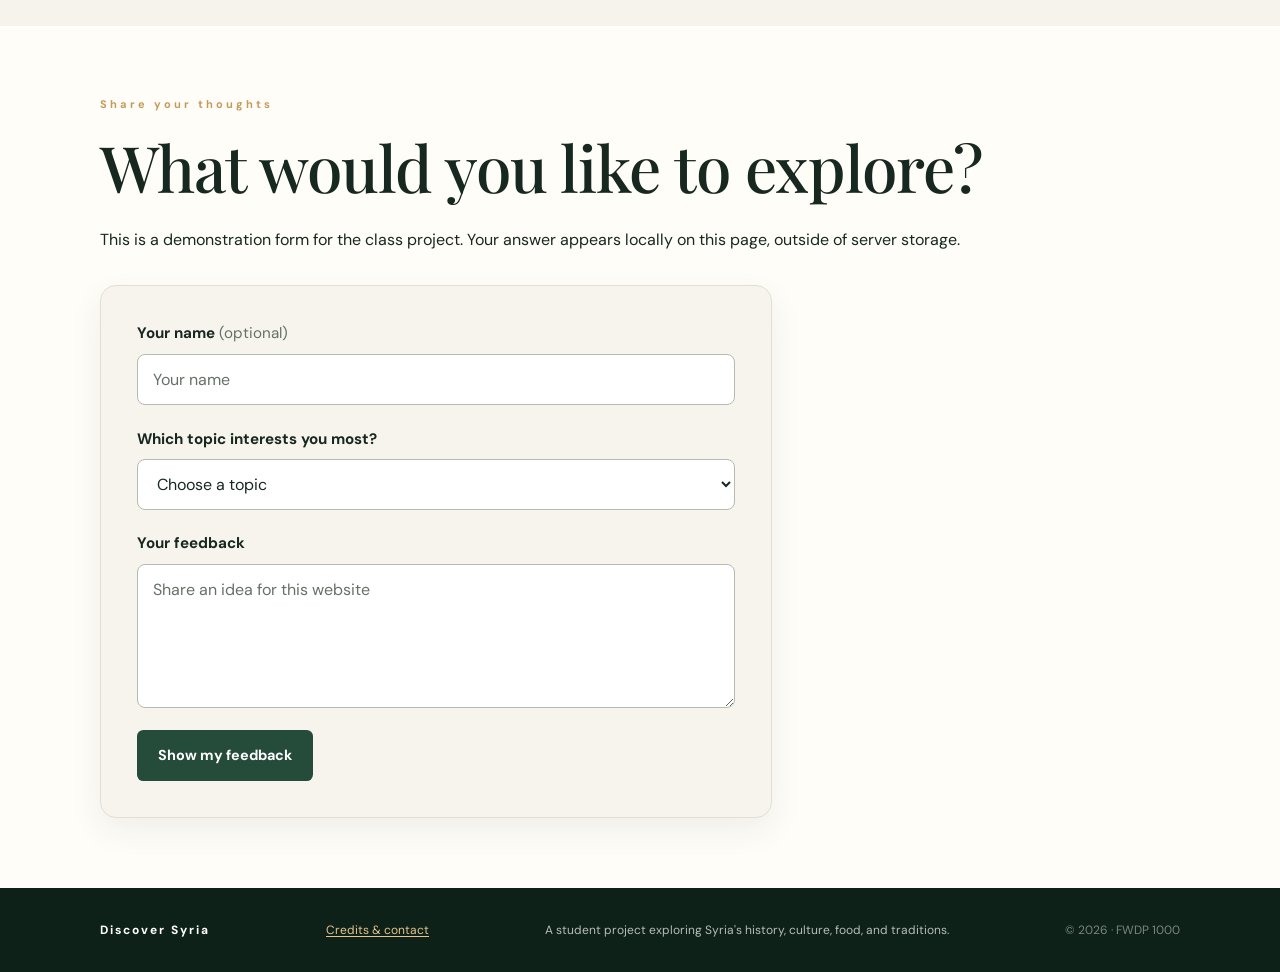
==== commit 527e5073: "Fix responsive feedback form layout and refresh stylesheet cache" ====
--- a/credits.html
+++ b/credits.html
@@ -10,7 +10,7 @@
     <link rel="icon" href="images/favicon-32.png" type="image/png" sizes="32x32">
     <link rel="apple-touch-icon" href="apple-touch-icon.png">
     <link rel="stylesheet" href="css/normalize.css">
-    <link rel="stylesheet" href="css/style.css">
+    <link rel="stylesheet" href="css/style.css?v=20261125-form-layout">
 </head>
 <body>
     <a class="skip-link" href="#main-content">Skip to content</a>
--- a/css/style.css
+++ b/css/style.css
@@ -963,31 +963,112 @@
 .credits-list { padding-left: 1.5rem; line-height: 2; }
 .credits-list a { color: #254b3a; }
 .credits-list a:hover { color: #85551f; }
-.feedback-form { max-width: 40rem; margin-top: 2rem; }
-.form-field { margin-bottom: 1.25rem; }
-.form-field label { display: block; margin-bottom: 0.5rem; font-weight: 700; }
-.optional { font-weight: 400; color: #657168; }
-.form-field input,
-.form-field select,
-.form-field textarea {
+/* Feedback form — readable stacked fields on mobile and desktop. */
+.feedback-form {
+    width: 100%;
+    max-width: 42rem;
+    margin: 2rem 0 0;
+    padding: clamp(1.25rem, 4vw, 2.25rem);
+    border: 1px solid #e4ded2;
+    border-radius: 1rem;
+    background: #f7f4ee;
+    box-shadow: 0 12px 32px rgba(23, 40, 32, 0.07);
+}
+.feedback-form .form-field {
+    display: flex;
+    flex-direction: column;
+    align-items: stretch;
+    gap: 0.55rem;
+    min-width: 0;
+    margin-bottom: 1.4rem;
+}
+.feedback-form .form-field label {
+    display: block;
+    margin: 0;
+    color: #172820;
+    font-size: 0.95rem;
+    font-weight: 700;
+    line-height: 1.5;
+}
+.feedback-form .optional {
+    color: #657168;
+    font-weight: 400;
+}
+.feedback-form .form-field input,
+.feedback-form .form-field select,
+.feedback-form .form-field textarea {
     display: block;
     width: 100%;
-    min-height: 2.9rem;
-    padding: 0.7rem;
-    border: 1px solid #8b998e;
-    border-radius: 0.2rem;
-    background: #fff;
+    max-width: 100%;
+    min-width: 0;
+    min-height: 3.1rem;
+    padding: 0.8rem 0.95rem;
+    border: 1px solid #b4bcb2;
+    border-radius: 0.5rem;
+    background-color: #fff;
     color: #172820;
     font: inherit;
-}
-.form-field textarea { resize: vertical; }
-.form-status { margin-top: 1rem; color: #254b3a; font-weight: 600; }
+    line-height: 1.5;
+    box-sizing: border-box;
+}
+.feedback-form .form-field textarea {
+    min-height: 9rem;
+    resize: vertical;
+}
+.feedback-form .form-field input::placeholder,
+.feedback-form .form-field textarea::placeholder {
+    color: #657168;
+    opacity: 1;
+}
+.feedback-form .form-field input:focus-visible,
+.feedback-form .form-field select:focus-visible,
+.feedback-form .form-field textarea:focus-visible {
+    outline: 3px solid #c49a5a;
+    outline-offset: 2px;
+    border-color: #254b3a;
+}
+.feedback-form .button {
+    min-height: 3.1rem;
+    border-radius: 0.4rem;
+    font-size: 0.9rem;
+}
+.feedback-form .form-status {
+    margin: 0;
+    color: #254b3a;
+    font-weight: 600;
+}
+.feedback-form .form-status:not(:empty) {
+    margin-top: 1.25rem;
+    padding: 0.9rem 1rem;
+    border-left: 3px solid #254b3a;
+    border-radius: 0.3rem;
+    background-color: #eaf0e8;
+    overflow-wrap: anywhere;
+}
+@media (max-width: 35rem) {
+    .feedback-form .button {
+        width: 100%;
+    }
+}
 .video-section { padding-top: 4.5rem; padding-bottom: 4.5rem; }
 .video-section > p:not(.eyebrow), .video-section h2 { max-width: 40rem; }
-.video-player { width: 100%; max-width: 56rem; margin: 1.5rem auto 0; aspect-ratio: 16 / 9; overflow: hidden; border-radius: 1rem; background: #142c22; box-shadow: 0 1.25rem 3rem rgba(23, 40, 32, 0.18); }
-.video-player video { display: block; width: 100%; height: 100%; object-fit: contain; background: #142c22; }
+.video-player {
+    width: 100%;
+    max-width: 720px;
+    aspect-ratio: 16 / 9;
+    margin: 1.5rem auto;
+    overflow: hidden;
+    border-radius: 12px;
+    background: #142c22;
+    box-shadow: 0 1.25rem 3rem rgba(23, 40, 32, 0.18);
+}
+.video-player video {
+    display: block;
+    width: 100%;
+    max-width: 100%;
+    height: 100%;
+    object-fit: contain;
+    background: #142c22;
+}
 .video-note { margin-top: 0.9rem; color: #657168; font-size: 0.86rem; }
 .video-fallback { margin-top: 1rem; }
-/* Prevent form controls from causing horizontal scrolling on small phones. */
-.feedback-form, .form-field { min-width: 0; }
-.form-field input, .form-field select, .form-field textarea { max-width: 100%; min-width: 0; box-sizing: border-box; }
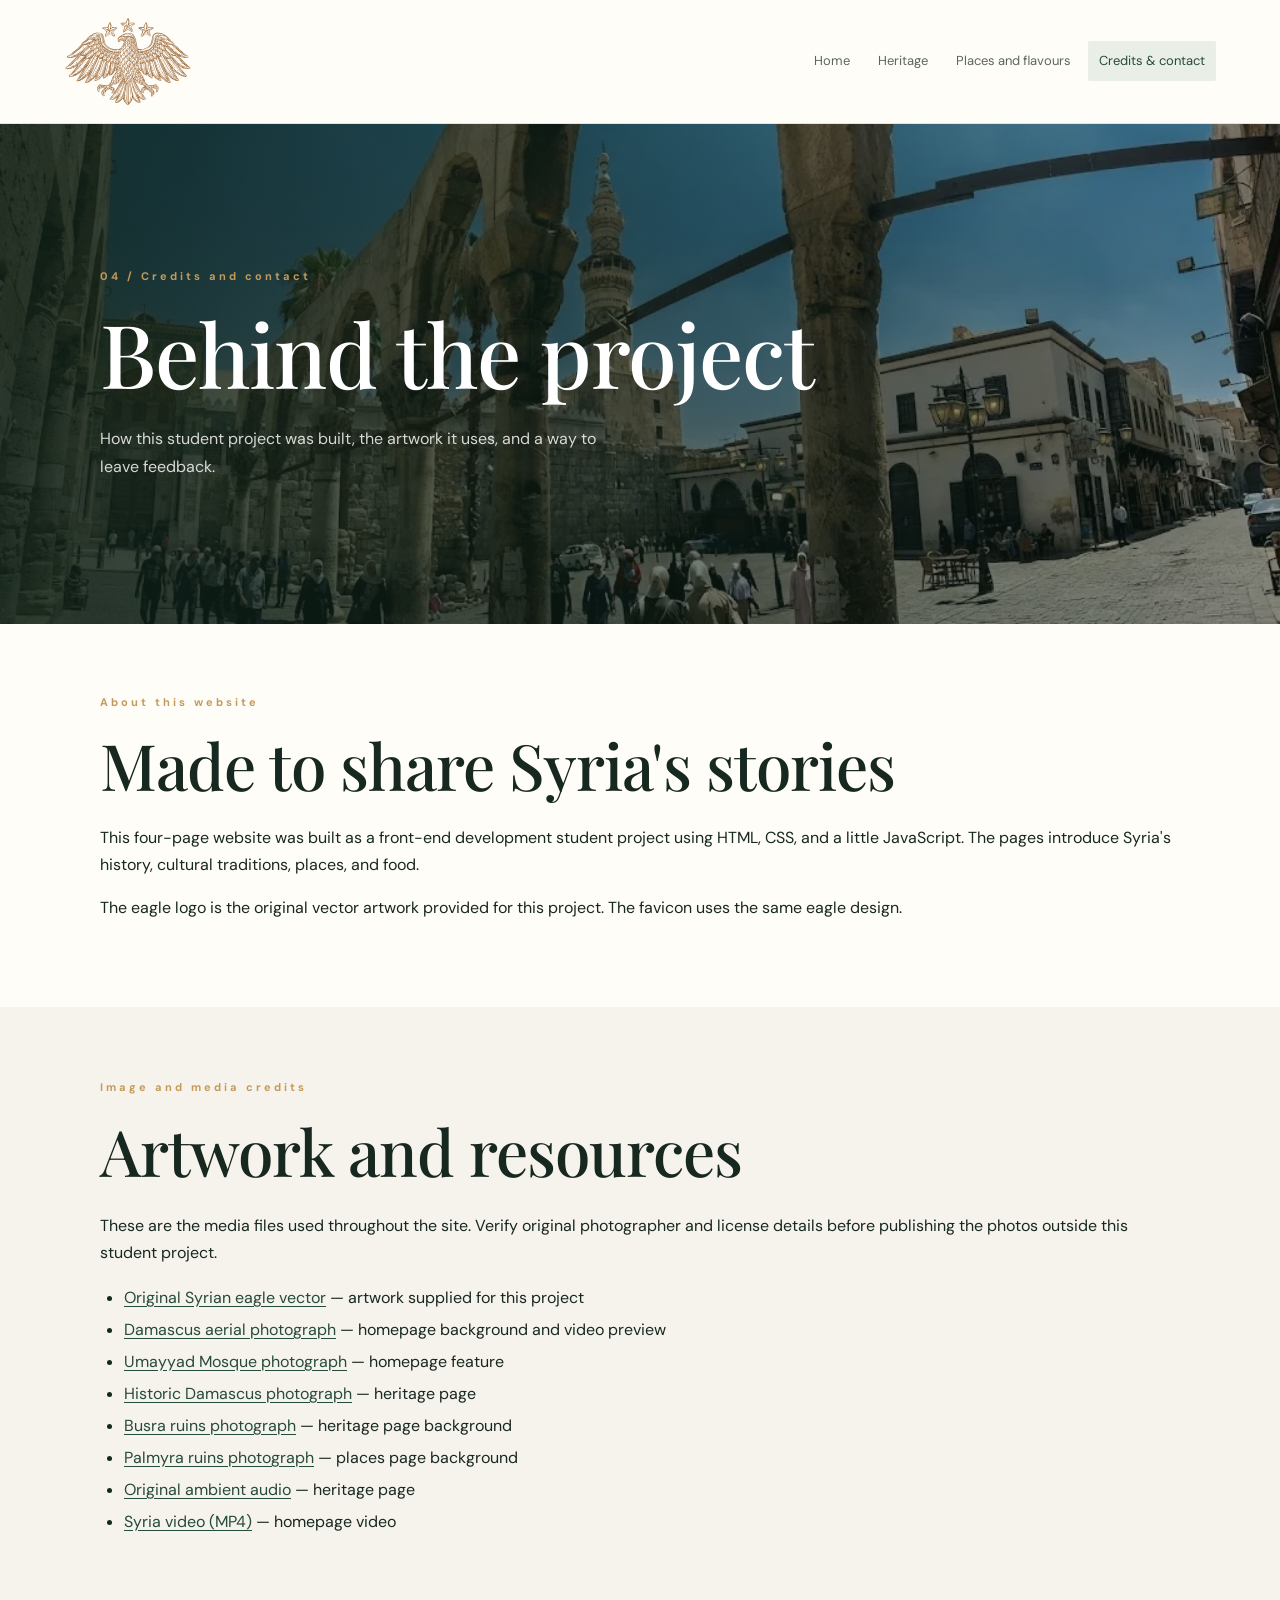
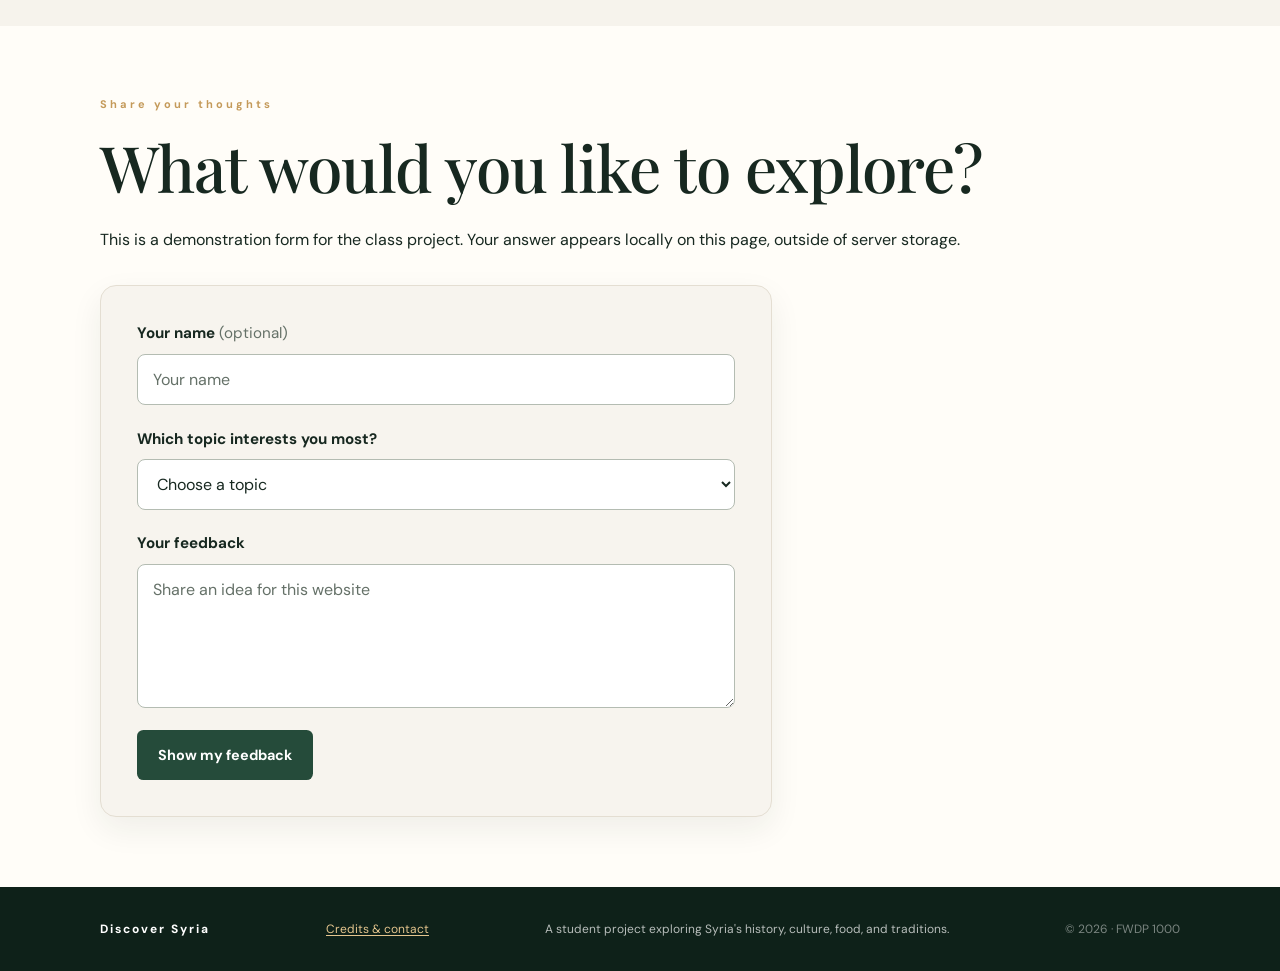
==== commit 6ba0047f: "Update Discover Syria pages and responsive video styling from latest ZIP" ====
--- a/credits.html
+++ b/credits.html
@@ -9,8 +9,7 @@
     <link rel="icon" href="images/favicon.ico" sizes="any">
     <link rel="icon" href="images/favicon-32.png" type="image/png" sizes="32x32">
     <link rel="apple-touch-icon" href="apple-touch-icon.png">
-    <link rel="stylesheet" href="css/normalize.css">
-    <link rel="stylesheet" href="css/style.css?v=20261125-form-layout">
+    <link rel="stylesheet" href="css/style.css?v=20261125-layout-fix-3">
 </head>
 <body>
     <a class="skip-link" href="#main-content">Skip to content</a>
--- a/css/style.css
+++ b/css/style.css
@@ -1,7 +1,7 @@
 
 @import url('https://fonts.googleapis.com/css2?family=DM+Sans:wght@400;500;600;700&family=Playfair+Display:ital,wght@0,500;0,600;0,700;1,500&display=swap');
 
-/* GENERAL STYLES */
+
 
 * {
     box-sizing: border-box;
@@ -1050,19 +1050,26 @@
         width: 100%;
     }
 }
-.video-section { padding-top: 4.5rem; padding-bottom: 4.5rem; }
-.video-section > p:not(.eyebrow), .video-section h2 { max-width: 40rem; }
-.video-player {
+/* Responsive, centered player: always stay inside the page content. */
+.video-section {
+    padding: clamp(3rem, 7vw, 4.5rem) 0;
+}
+.video-section > p:not(.eyebrow),
+.video-section h2 {
+    max-width: 40rem;
+}
+.video-section .video-player {
+    display: block;
     width: 100%;
     max-width: 720px;
+    margin: 1.5rem auto;
     aspect-ratio: 16 / 9;
-    margin: 1.5rem auto;
     overflow: hidden;
     border-radius: 12px;
     background: #142c22;
     box-shadow: 0 1.25rem 3rem rgba(23, 40, 32, 0.18);
 }
-.video-player video {
+.video-section .video-player video {
     display: block;
     width: 100%;
     max-width: 100%;
@@ -1070,5 +1077,11 @@
     object-fit: contain;
     background: #142c22;
 }
-.video-note { margin-top: 0.9rem; color: #657168; font-size: 0.86rem; }
-.video-fallback { margin-top: 1rem; }
+.video-note {
+    margin-top: 0.9rem;
+    color: #657168;
+    font-size: 0.86rem;
+}
+.video-fallback {
+    margin-top: 1rem;
+}
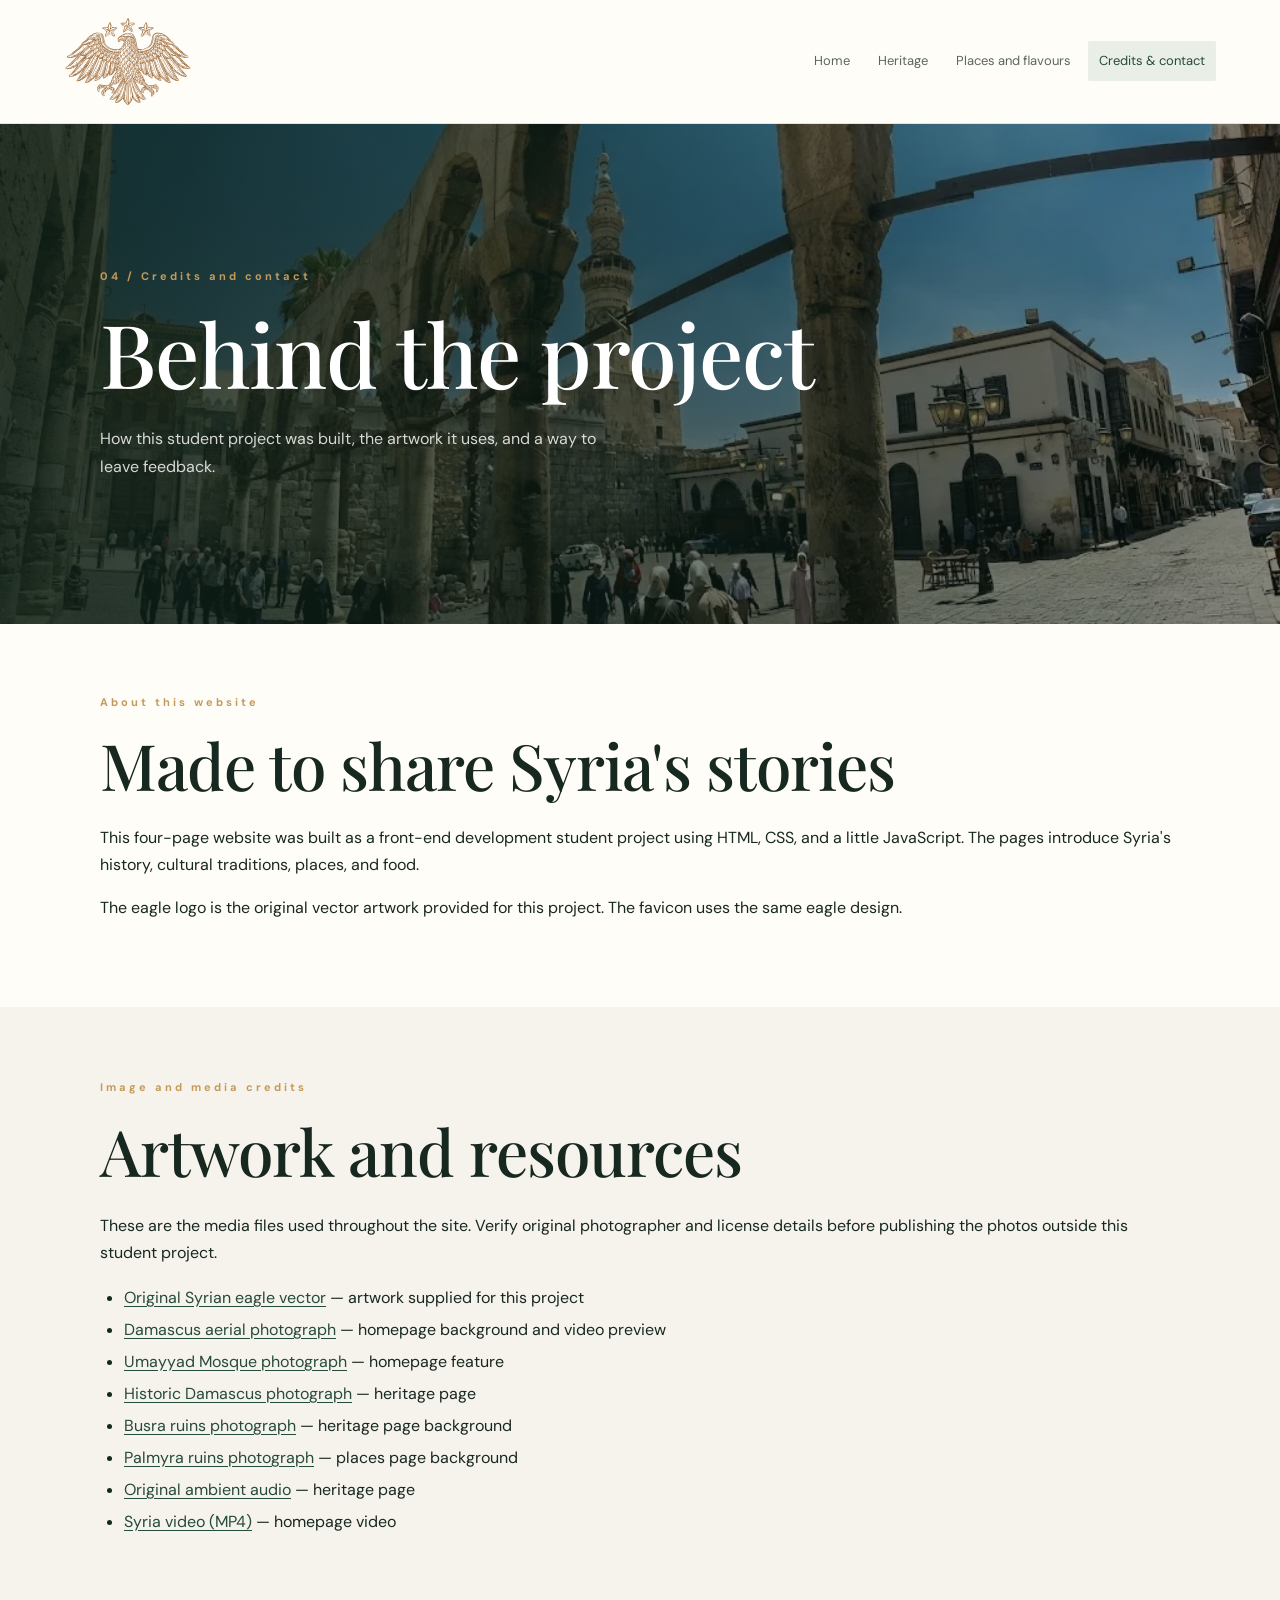
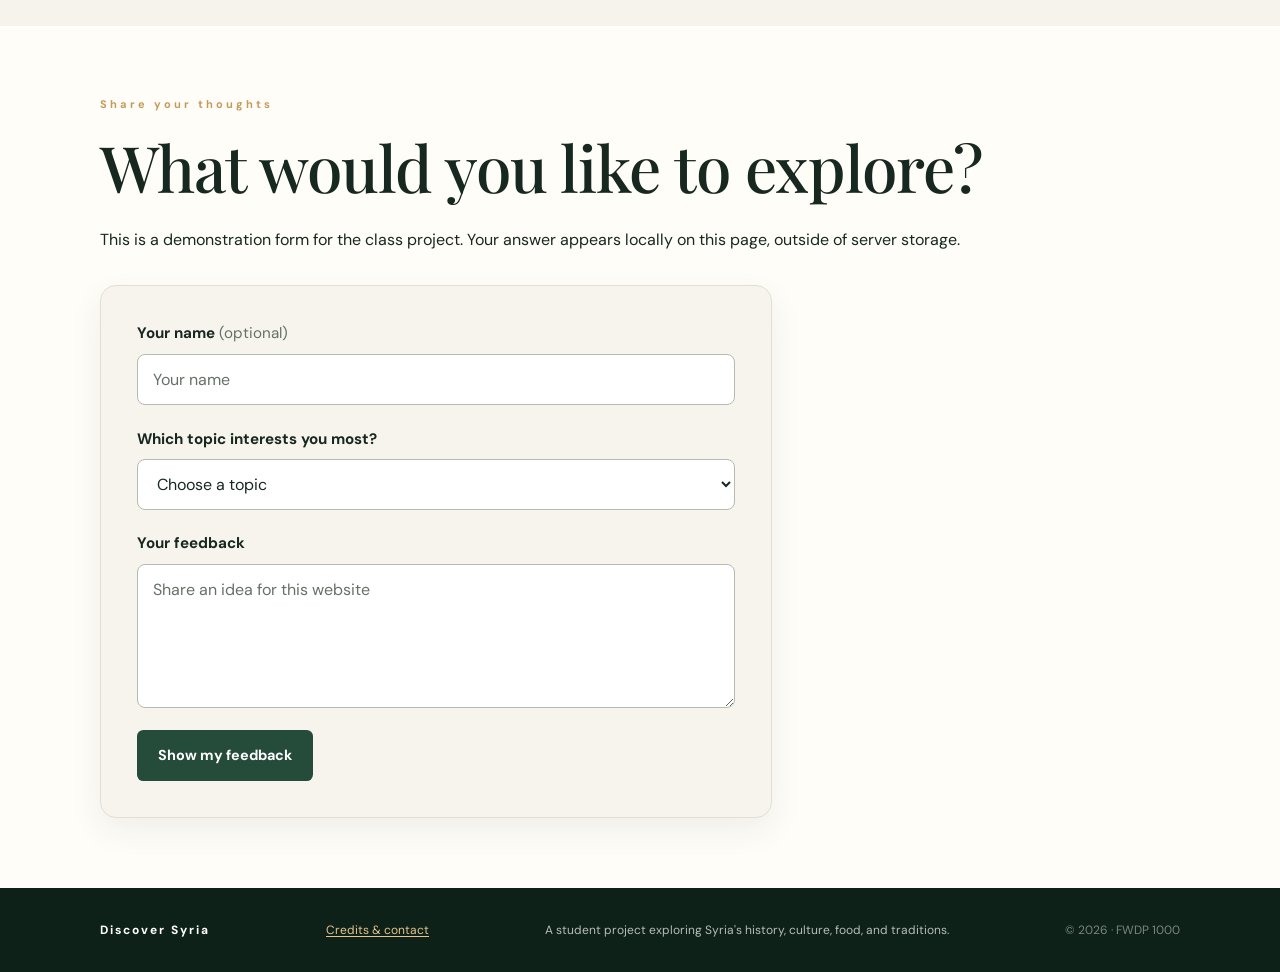
==== commit f80fd286: "Restore local normalize stylesheet on all website pages" ====
--- a/credits.html
+++ b/credits.html
@@ -9,6 +9,7 @@
     <link rel="icon" href="images/favicon.ico" sizes="any">
     <link rel="icon" href="images/favicon-32.png" type="image/png" sizes="32x32">
     <link rel="apple-touch-icon" href="apple-touch-icon.png">
+    <link rel="stylesheet" href="css/normalize.css">
     <link rel="stylesheet" href="css/style.css?v=20261125-layout-fix-3">
 </head>
 <body>
